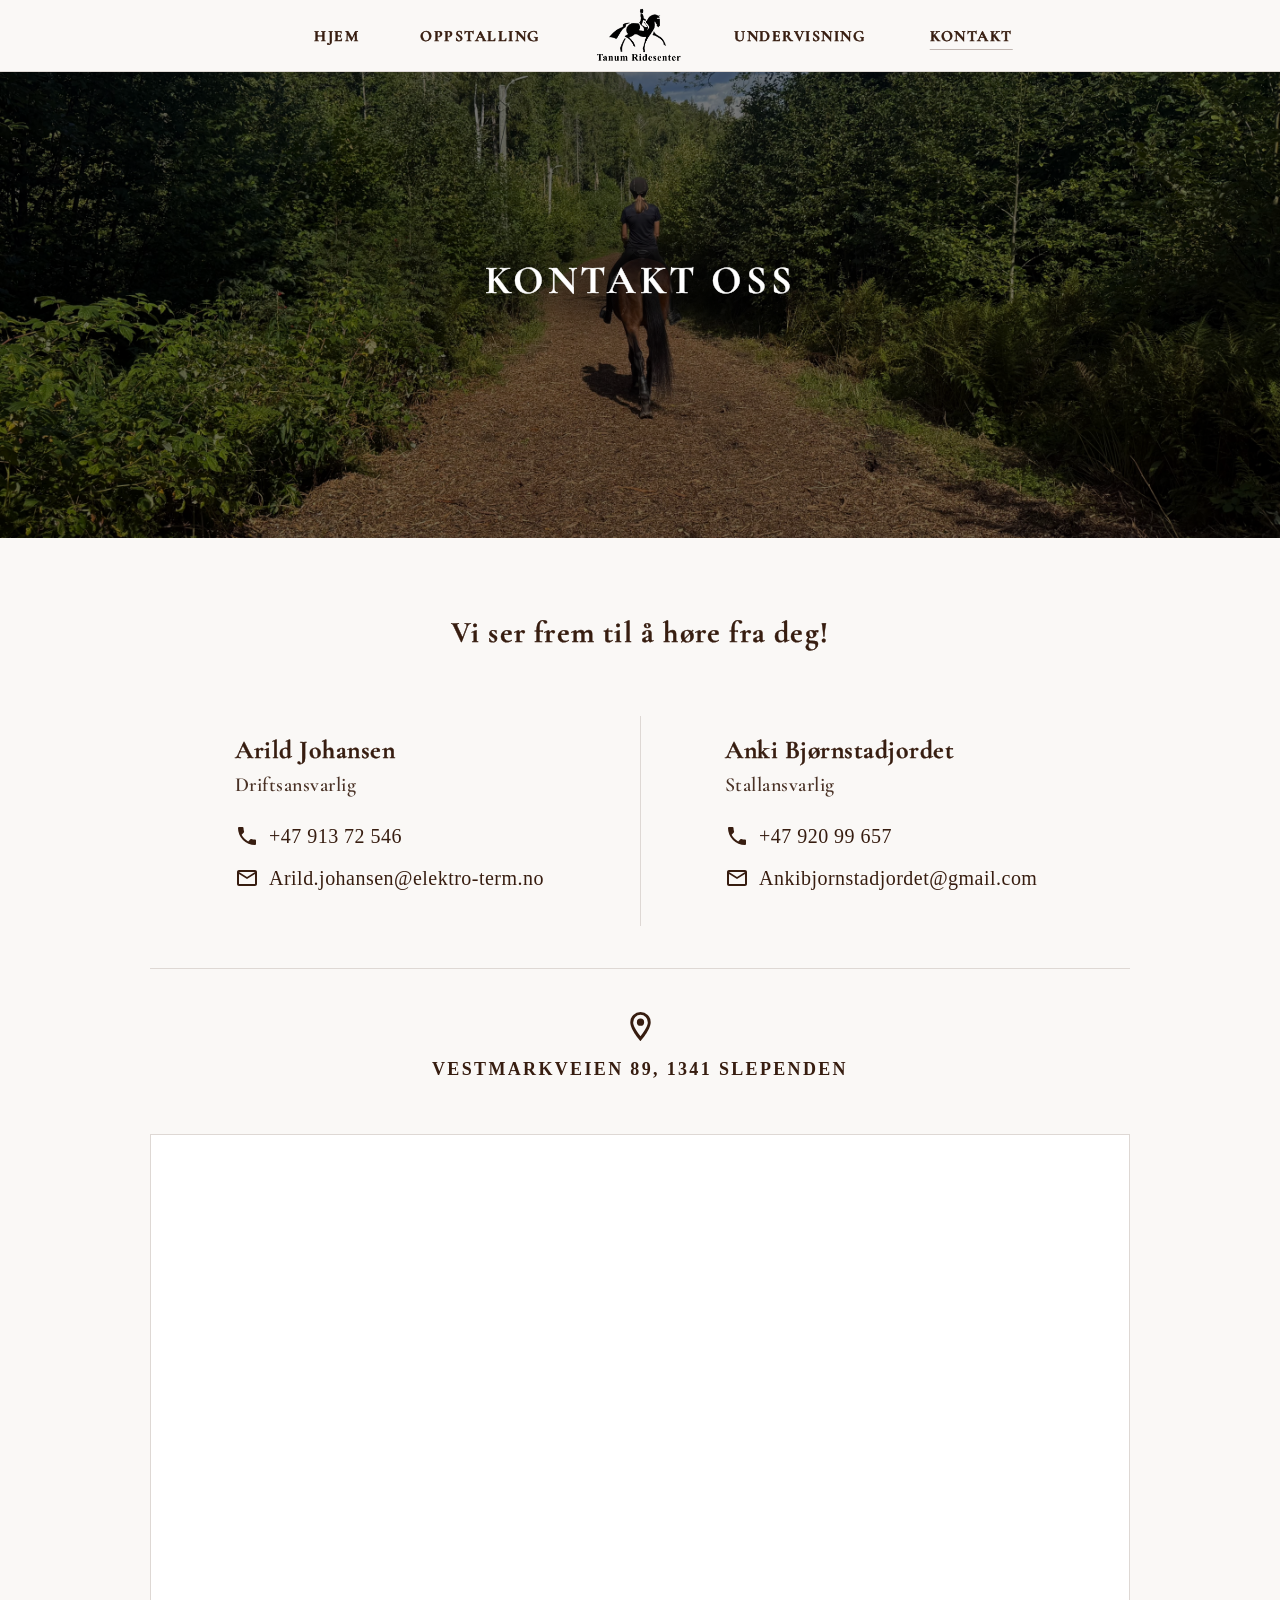
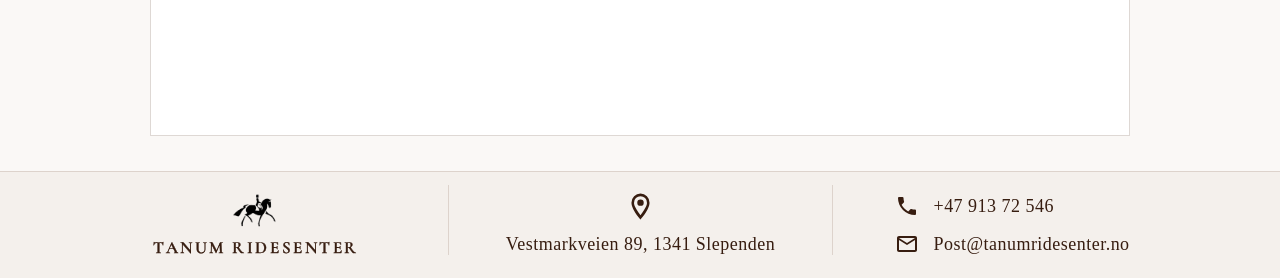
==== kontakt.html @ b47964e9 "fixed carousel" ====
<!doctype html>
<html lang="no">
<head>
  <meta charset="UTF-8" />
  <meta name="viewport" content="width=device-width, initial-scale=1.0" />
  <title>Kontakt | Tanum Ridesenter</title>
  <link rel="stylesheet" href="style.css" />
  <link rel="stylesheet" href="responsive.css" />

  <link rel="preconnect" href="https://fonts.googleapis.com">
  <link rel="preconnect" href="https://fonts.gstatic.com" crossorigin>
  <link href="https://fonts.googleapis.com/css2?family=Cormorant+Garamond:wght@500;600;700&display=swap" rel="stylesheet">


  <link
  rel="preload"
  as="image"
  href="pictures/natur4.jpg"
  fetchpriority="high"
>

</head>
<body>
  <header class="site-header">
    <button class="menu-button" aria-label="Åpne meny" aria-expanded="false">☰</button>

    <a class="mobile-logo-link" href="index.html" aria-label="Til forsiden">
      <img src="pictures/logoR.png" alt="Tanum Ridesenter logo" />
    </a>

    <nav class="nav" aria-label="Hovedmeny">
      <a  href="index.html">Hjem</a>
      <a  href="oppstalling.html">Oppstalling</a>
      <a class="logo-link" href="index.html" aria-hidden="true"tabindex="-1">
        <img src="pictures/logoR.png" alt="Tanum Ridesenter logo" />
      </a>
      <a  href="undervisning.html">Undervisning</a>
      <a class="active" href="kontakt.html" aria-current="page" >Kontakt</a>
    </nav>
  </header>

  <main>

  <section class="hero" style="background-image:url('pictures/natur4.jpg')">
    <div class="hero-content reveal">
      <h1>Kontakt oss</h1>
    </div>
  </section>

  <section class="page-section contact-page">

  <div class="contact-heading reveal-on-load">
    <h2>Vi ser frem til å høre fra deg!</h2>
  </div>

  <div class="contact-box reveal">

    <div class="contact-people">

      <!-- ARILD -->
      <div class="contact-person">
        <h3>Arild Johansen</h3>
        <p class="contact-role">Driftsansvarlig</p>

        <div class="contact-details">
          <a href="tel:+4791372546">
            <span class="contact-icon"><img src="pictures/phone.svg" alt="phone"></span>
            <span>+47 913 72 546</span>
          </a>

          <a href="mailto:arild.johansen@elektro-term.no">
            <span class="contact-icon"><img src="pictures/email.svg" alt="email"></span>
            <span>Arild.johansen@elektro-term.no</span>
          </a>
        </div>
      </div>


      <!-- ANKI -->
      <div class="contact-person">
        <h3>Anki Bjørnstadjordet</h3>
        <p class="contact-role">Stallansvarlig</p>

        <div class="contact-details">
          <a href="tel:+4792099657">
            <span class="contact-icon"><img src="pictures/phone.svg" alt="phone"></span>
            <span>+47 920 99 657</span>
          </a>

          <a href="mailto:ankibjornstadjordet@gmail.com">
            <span class="contact-icon"><img src="pictures/email.svg" alt="email"></span>
            <span>Ankibjornstadjordet@gmail.com</span>
          </a>
        </div>
      </div>

    </div>


    <!-- ADRESSE -->
    <div class="contact-address">
      <span class="address-icon"><img src="pictures/location.svg" alt="location"></span>
      <p>Vestmarkveien 89, 1341 Slependen</p>
    </div>


    <!-- KART -->
    <div class="contact-map">
      <iframe
        title="Kart over Tanum Ridesenter"
        src="https://www.google.com/maps/embed?pb=!1m18!1m12!1m3!1d982.6004551131103!2d10.458237172938611!3d59.88749490068116!2m3!1f0!2f0!3f0!3m2!1i1024!2i768!4f13.1!3m3!1m2!1s0x46411500618034b9%3A0x239e0dc823ad8d5d!2sTanum%20Ridesenter!5e1!3m2!1sno!2sno!4v1782481776571!5m2!1sno!2sno"
        loading="lazy"
        allowfullscreen
        referrerpolicy="strict-origin-when-cross-origin">
      </iframe>
    </div>

  </div>

</section>
    
  </main>

  <footer class="site-footer">
  <div class="footer-inner">
    <!-- VENSTRE: TANUM RIDESENTER -->
    <div class="footer-column footer-brand">

      <img
        src="pictures/logo2.png"
        alt="hest"
        class="footer-horse">
      <h3>Tanum Ridesenter</h3>
    </div>

    <!-- MIDTEN: ADRESSE -->
    <div class="footer-column footer-address">
      <img
        src="pictures/location.svg"
        alt="location"
        class="footer-location-icon"
      >
      <p>
        Vestmarkveien 89,
        1341 Slependen
      </p>
    </div>


    <!-- HØYRE: KONTAKT -->
    <div class="footer-column footer-contact">

      <a href="tel:+4791372546">
        <img src="pictures/phone.svg" alt="phone">
        <span>+47 913 72 546</span>
      </a>

      <a href="mailto:post@tanumridesenter.no">
        <img src="pictures/email.svg" alt="email">
        <span>Post@tanumridesenter.no</span>
      </a>
    </div>
  </div>
</footer>

  <script src="script.js"></script>
</body>
</html>
---- style.css ----
:root {
  --header-height: 4rem;
  /*--brown: #3d2d28;*/
  --brown: #371d10;
  --line: #ded8d4;
  --background: #faf8f6;
  --backgroundBox: #f4f0ec;
}


/* Alle faktiske lenker */
a {
  cursor: pointer;
}

/* Knapper */
button {
  cursor: pointer;
}

/* CTA-knapper */
.btn,
.trainer-cta-btn {
  cursor: pointer;
}

/* Bilder som åpner lightbox */
.expandable-image-trigger,
.carousel-image-trigger {
  cursor: pointer;
}

/* Karusellpiler + lightbox-kontroller */
.carousel-btn,
.lightbox-close,
.lightbox-arrow,
.image-lightbox-close,
.image-lightbox-arrow {
  cursor: pointer;
}
* { box-sizing: border-box; }
html { scroll-behavior: smooth; }

body {
  margin: 0;
  background: var(--background);
  color: var(--brown);
  font-family: "Cormorant Garamond", serif;
  font-weight: 700;
  letter-spacing: 0.03em;
}

img { max-width: 100%; display: block; }
html, body { width: 100%; min-height: 100%; overflow-x: hidden; }

.site-header,
main {
  width: 100%;
  margin: 0;
  background: var(--background);
}

.site-header {
  position: fixed;
  top: 0;
  left: 0;
  z-index: 100;
  width: 100%;
  height: 4.5rem;
  display: flex;
  align-items: center;

  border-bottom: 1px solid var(--line);
  background: var(--background);

  transition:
    transform .5s ease,
    background .35s ease,
    box-shadow .35s ease,
    border-color .35s ease;
}
.logo-link {
  display: flex;
  align-items: center;
  justify-content: center;
}

.logo-link img {
  width: 4rem;
  display: block;
}

.site-header.hide {
  transform: translateY(-100%);
}

.site-header.scrolled {
  -webkit-backdrop-filter: blur(12px);
  backdrop-filter: blur(12px);
  box-shadow: 0 8px 24px rgba(61, 45, 40, 0.08);
}

.nav {
  height: 100%;
  width: min(100%, 900px);
  margin: 0 auto;
  display: grid;
  grid-template-columns: 1fr 1fr auto 1fr 1fr;
  align-items: center;
  text-transform: uppercase;
  font-size: 13px;
  letter-spacing: 1.5px;
}
.nav > a {
  justify-self: center;
  width: max-content;
  text-align: center;
}
.nav .logo-link {
  margin-inline: 20px;
}
.nav a {
  color: var(--brown);
  text-decoration: none;
  white-space: nowrap;
  position: relative;
  font-size: larger;
    /* gjør Cormorant Garamond visuelt tykkere */
  -webkit-text-stroke: 0.5px currentColor;
  transition: opacity .25s ease;
}

.nav a:hover { 
  opacity: .8;  
  transform: scale(1.08); 
}

.nav a::after {
  content: '';
  position: absolute;
  left: 50%;
  bottom: -5px;
  width: 0;
  height: 1px;
  transform: translateX(-50%);
  transition: width .25s ease;
  background: var(--brown);
  opacity: .3;
}
.nav > a:first-child {
  transform: translateX(50px);
}

.nav > a:last-child {
  transform: translateX(-22px);
}

.nav a:hover::after,
.nav a.active::after { width: 100%; }

.logo-link::after { display: none; }
.mobile-logo-link { display: none; }
.mobile-logo-link img { width: 86px; }
.logo-link img {
   width: 5.4rem; 
   display: block;
  }

.menu-button {
  display: none;
  border: 0;
  background: white;
  color: var(--brown);
  padding: 14px 18px;
  font-size: 25px;
  cursor: pointer;
}

.hero {
  height: clamp(420px, 42vw, 650px);

  display: grid;
  place-items: center;

  text-align: center;
  color: white;

  background-size: cover;
  background-position: center;

  position: relative;
}
.hero h1 {
  transform: translateY(28px);
}

.hero-content {
  position: relative;
  z-index: 2;

  /* kompenserer for fixed header */
  transform: translateY(2rem);
}

.hero::before {
  content: '';
  position: absolute;
  inset: 0;
  background: rgba(0,0,0,.50);
}


.hero h1::before {
  content: "";
  position: absolute;

  /* større enn selve teksten */
  inset: -35px -70px;

background: radial-gradient(
  ellipse at center,
  rgba(0, 0, 0, 0.50) 0%,
  rgba(0, 0, 0, 0.32) 35%,
  rgba(0, 0, 0, 0.09) 60%,
  rgba(0, 0, 0, 0) 82%
);
  z-index: -1;
  pointer-events: none;
} 
h1, h2, h3 {
  margin-top: 0;
  font-family:'Cormorant Garamond', serif;
  /* gjør Cormorant Garamond visuelt tykkere */
  -webkit-text-stroke: 0.4px currentColor;
  text-transform: uppercase;
  letter-spacing: .09em;
  font-weight: 700;
}

h1 { font-size: clamp(22px, 4vw, 40px); line-height: 1.15; }
h2 { font-size: clamp(15px, 2.2vw, 25px); text-align: center;}
h3 { font-size: clamp(13px, 1.6vw, 16px); }

.home-feature h2 {
  text-align: left;
  font-size: clamp(18px, 2.2vw, 26px);
  letter-spacing: .09em;
  margin-bottom: .8em;
}

.home-feature p {
  font-size: clamp(14px, 1.5vw, 19px);
  max-width: 780px;
  margin-bottom: 24px;
  font-weight: 530;
}


.hero p { margin: 0; font-size: clamp(12px, 1.6vw, 15px); }

.page-section {
  width: 90%;
  max-width: 1700px;
  margin: 0 auto;
  padding: clamp(34px, 7vw, 76px) clamp(20px, 7vw, 86px);
  padding-bottom: 35px;
}

.page-section > h2 {
  font-size: clamp(24px, 2.8vw, 34px);
  font-weight: 700;
  letter-spacing: .08em;
  margin-bottom: 22px;

  -webkit-text-stroke: 1px currentColor;
}

.heading-decoration {
  display: flex;
  align-items: center;
  justify-content: center;

  gap: 9px;
  margin: 10px auto 32px;
}

.heading-decoration-line {
  width: 50px;
  height: 1px;
  background: #cbb7a8;
}

.heading-decoration-dot {
  width: 5px;
  height: 5px;
  background: transparent;
  border: 1px solid #b99882;
  transform: rotate(45deg);
}
.intro {
  text-align: center;
  max-width: 70%;
  margin: 0 auto clamp(34px, 6vw, 60px);
  line-height: 1.7;
  font-size: clamp(15px, 1.5vw, 20px);
  font-weight: 600;
}

.split {
  display: grid;
  grid-template-columns: minmax(0, 1fr) minmax(0, 1fr);
  gap: clamp(24px, 5vw, 54px);
  align-items: center;
  width: 100%;
  max-width: 1500px;
  margin-left: auto;
  margin-right: auto;
  padding: 40px;
}

.split:nth-child(odd) img { order: 2; }

.split img,
.card img,
.gallery img {
  width: 100%;
  aspect-ratio: 4 / 3;
  height: auto;
  object-fit: cover;
}

p { font-size: clamp(12px, 1.4vw, 14px); line-height: 1.7; }

.btn {
  display: inline-block;
  border: 1px solid var(--brown);
  padding: 1em 1.2em;
  color: white;
  background: var(--brown);
  text-decoration: none;
  text-transform: uppercase;
  font-size: 0.87em;
  font-weight: 600;
  cursor: pointer;
  transition: background .25s ease, color .25s ease, transform .25s ease;
}

.btn:hover { transform: translateY(-2px);
    opacity: .85; }
.card { transition: transform .25s ease; }
.card:hover { transform: translateY(-4px); }

.grid {
  display: grid;
  grid-template-columns: repeat(2, minmax(0, 1fr));
  gap: clamp(26px, 5vw, 48px);
}

.card img { margin-bottom: 12px; }
.card p { margin-top: 0; font-size: clamp(15px, 1.3vw, 12px); }
.card h3 {
  font-family: "Cormorant Garamond", serif;
  font-size: clamp(20px, 2vw, 22px);
  font-weight: 700;
  letter-spacing: .08em;
  text-transform: uppercase;
  margin: 0 0 3px;
}

.card p {
  font-family: "Cormorant Garamond", serif;
  font-size: clamp(14px, 1.4vw, 17px);
  font-weight: 580;
  line-height: 1.5;

  margin: 0;
}

.gallery-carousel {
  position: relative;
  max-width: 1500px;
  margin: 55px auto;
  padding-bottom: 5px;
}

.carousel-track {
  display: grid;
  grid-auto-flow: column;
  grid-auto-columns: calc((100% - 48px) / 3);
  gap: 24px;
  overflow-x: auto;
  scroll-behavior: smooth;
  scrollbar-width: none;
  scroll-snap-type: x mandatory;
}

.carousel-track::-webkit-scrollbar {
  display: none;
}

.carousel-track img {
  width: 100%;
  aspect-ratio: 4 / 3;
  object-fit: cover;
  transition:
    transform .25s ease,
    opacity .25s ease;
}

.carousel-track img:hover {
  transform: scale(1.015);
  opacity: .9;
}


/* PILER */

.carousel-btn {
  position: absolute;
  top: 50%;
  transform: translateY(-50%);
  width:35px;
  height: 35px;
  border: none;
  border-radius: 50%;
  /* gjennomsiktig hvit */
  background: rgba(255, 255, 255, 0.65);
  color: var(--brown);
  font-size: 17px;
  cursor: pointer;

  z-index: 10;

  display: flex;
  align-items: center;
  justify-content: center;

  -webkit-backdrop-filter: blur(3px);
  backdrop-filter: blur(3px);

  transition:
    background .25s ease,
    transform .25s ease;
}

.carousel-btn:hover {
  background: rgba(255, 255, 255, 0.9);
  transform: translateY(-50%) scale(1.05);
}

/* legger pilene OPPÅ bildene */
.carousel-btn.prev {
  left: 16px;
}

.carousel-btn.next {
  right: 16px;
}

/* LIGHTBOX */
.lightbox {
  position: fixed;
  inset: 0;
  z-index: 1000;
  display: none;
  align-items: center;
  justify-content: center;
  background: rgba(0, 0, 0, .82);
  padding: 60px;
}

.lightbox.open {
  display: flex;
}

.lightbox-image {
  max-width: 90vw;
  max-height: 85vh;
  object-fit: contain;
}

.lightbox-close {
  position: absolute;
  top: 22px;
  right: 30px;
  border: 0;
  background: none;
  color: white;
  font-size: 42px;
  cursor: pointer;
}

.lightbox-caption {
  position: absolute;
  left: 50%;
  bottom: 28px;
  transform: translateX(-50%);

  margin: 0;
  color: #fff;
  font-size: 16px;
  text-align: center;
  letter-spacing: .03em;
}

.lightbox-arrow {
  position: absolute;
  top: 50%;
  transform: translateY(-50%);
  border: 0;
  background: rgba(255,255,255,.12);
  color: white;
  width: 48px;
  height: 48px;
  font-size: 28px;
  cursor: pointer;
}

.lightbox-prev {
  left: 25px;
}

.lightbox-next {
  right: 25px;
}

.contact-grid,
.trainers-section {
  padding: 70px clamp(25px, 7vw, 110px) 80px;
  color: var(--brown);
}

/* =========================
   TRENERKORT
========================= */

.trainer-grid {
  width: 100%;
  margin: 50px auto 0;

  display: grid;
  grid-template-columns: repeat(3, minmax(0, 1fr));
  gap: 24px;
}


/* SELVE KORTET */

.trainer-card {
  background: #fff;
  border: 1px solid var(--line);
  overflow: hidden;
  display: flex;
  flex-direction: column;
  min-width: 0;
  height: 100%;
  border-radius: 10px;
  box-shadow: 0 8px 24px rgba(55, 29, 16, 0.05);
}


/* BILDE */

.trainer-image {
  width: 100%;
  aspect-ratio: 4 / 3;
  object-fit: cover;
  display: block;
}


/* INNHOLD */

.trainer-content {
  padding: 24px 26px 28px;

  display: flex;
  flex-direction: column;
  flex: 1;
}


/* NAVN */

.trainer-content h3 {
  margin: 0;

  font-family: "Cormorant Garamond", serif;
  font-size: 21px;
  font-weight: 700;
  line-height: 1.1;

  text-align: center;
  color: var(--brown);
}


/* DRESSUR / SPRANG */

.trainer-title {
  margin: 5px 0 0;

  font-family: "Cormorant Garamond", serif;
  font-size: 16px;
  font-weight: 700;

  text-transform: uppercase;
  letter-spacing: 0.08em;

  text-align: center;
  color: var(--brown);
  opacity: 0.75;
}


/* LITEN STREK */

.trainer-line {
  display: block;

  width: 100%;
  height: 1px;

  margin: 14px auto 18px;

  background:var(--line);
}


/* BESKRIVELSE */

.trainer-description {
  margin: 0 0 24px;

  font-family: "Cormorant Garamond", serif;
  font-size: 17px;
  font-weight: 500;
  line-height: 1.5;

  color: var(--brown);
}


/* PUNKTENE NEDERST */

.trainer-details {
  margin-top: auto;

  display: flex;
  flex-direction: column;
  gap: 8px;
}

.trainer-details p {
  position: relative;

  margin: 0;
  padding-left: 16px;

  font-family: "Cormorant Garamond", serif;
  font-size: 16px;
  font-weight: 500;
  line-height: 1.35;

  color: var(--brown);
}


/* LITEN DISKRET PRIKK */

.trainer-details p::before {
  content: "";

  position: absolute;
  left: 0;
  top: 0.55em;

  width: 4px;
  height: 4px;

  border: 1px solid #a98c79;
  border-radius: 50%;
}


/* =========================
   CTA UNDER TRENERNE
========================= */

.trainer-cta {
  max-width: 650px;
  margin: 40px auto 15px;
  padding: 28px 40px;
  display: flex;
  align-items: center;
  justify-content: space-between;
  gap: 40px;
  border: 1px solid var(--line);
  background: #f4f0ec;
}

.trainer-cta-text {
  padding-left: 25px;
  border-left: 1px solid #a98c79;
}

.trainer-cta-text h3 {
  margin: 0 0 7px;
  font-family: "Cormorant Garamond", serif;
  font-size: 26px;
  font-weight: 700;
  text-transform: none;
  letter-spacing: .02em;
}

.trainer-cta-text p {
  margin: 0;
  font-size: 14px;
  line-height: 1.7;
}

.trainer-cta-btn {
  flex-shrink: 0;
  padding: 14px 28px;
  background: var(--brown);
  color: #fff;
  text-decoration: none;
  text-transform: uppercase;
  font-size: 13px;
  font-weight: 700;
  letter-spacing: .14em;

  transition:
    transform .25s ease,
    opacity .25s ease;
}

.trainer-cta-btn:hover {
  transform: translateY(-2px);
  opacity: .85;
}

/* =========================
   KONTAKTSIDE
========================= */

/* OVERSKRIFT */
.contact-heading {
  text-align: center;
  margin-bottom: 55px;
}

.contact-heading h2 {
  margin: 0;
  font-family: "Cormorant Garamond", serif;
  font-size: clamp(22px, 2.4vw, 30px);
  font-weight: 700;
  letter-spacing: .04em;
  text-transform: none;
  color: var(--brown);
  margin-bottom: 25px;
}


/* HELE OMRÅDET */
.contact-box {
  max-width: 100%;
  margin: 0 auto;
  /* ingen ramme rundt alt */
  border: none;
  background: transparent;
}


/* =========================
   PERSONKORT
========================= */

.contact-people {
  display: grid;
  grid-template-columns: 1fr 1fr;
  gap: 0;
  position: relative;

  padding: 10px 0 42px;
  border-bottom: 1px solid var(--line);
}

.contact-person {
  width: 100%;
  padding: 18px 0 34px;

  display: flex;
  flex-direction: column;
  align-items: center;

  text-align: left;
}

.contact-person > * {
  width: 430px;
  max-width: 80%;
}
/* vertikal strek i midten */
.contact-people::after {
  content: "";
  position: absolute;
  top: 10px;
  bottom: 42px;
  left: 50%;
  width: 1px;
  background: var(--line);
}

.contact-person h3 {
  margin: 0 0 3px;

  font-family: "Cormorant Garamond", serif;
  font-size: clamp(22px, 2vw, 27px);
  font-weight: 700;
  width: 320px;
  letter-spacing: .02em;
  text-transform: none;

  color: var(--brown);
}


/* ROLLE */

.contact-role {
  margin: 0 0 20px;
  font-family: "Cormorant Garamond", serif;
  font-size: 20px;
  font-weight: 600;
  width: 320px;
  color: var(--brown);
  opacity: .90;
}


/* TELEFON + E-POST */

.contact-details {
   display: flex;
  flex-direction: column;
  gap: 12px;
  width: 320px;
  max-width: 100%;
  margin: 0;
  padding: 0;          /* fjerner eventuell padding før ikonene */
  gap: 14px;    

  text-align: left;
}

.contact-details a[href^="mailto:"] {
  font-family: "Lora", serif;
  font-size: 20px;
  font-weight: 500;
}

.contact-details a[href^="tel:"] {
  font-family: "Lora", serif;
  font-size: 20px;
  font-weight: 500;
}


.contact-details a {
  display: grid;
  grid-template-columns: 24px auto;
  align-items: center;
  gap: 10px;

  color: var(--brown);
  text-decoration: none;
  font-family: "Inter", sans-serif;  
  font-size: 18px;
  font-weight: 500;
  line-height: 1.4;
  padding: 0;
  margin:0; 
}

.contact-icon {
  display: inline-flex;
  align-items: left;
  justify-content: left;

  width: 24px;
  font-size: 20px;

  color: var(--brown);
}


/* =========================
   ADRESSE
========================= */

.contact-address {
  min-height: auto;
  display: flex;
  flex-direction: column;
  align-items: center;
  justify-content: center;
  /* LUFT MELLOM PERSONKORT OG ADRESSE */
  padding: 40px 30px;
  gap: 10px;
}


.contact-address p {
  margin: 0;
  font-family: "Lora", serif; 
  font-size: clamp(15px, 1.6vw, 18px);
  font-weight: 600;
  text-transform: uppercase;
  letter-spacing: .13em;
  text-align: center;
}

.address-icon {
  display: flex;
  align-items: center;
  justify-content: center;
}
.address-icon img {
  width: 35px;
  height: 35px;
}
/* =========================
   KART
========================= */
.contact-map {
  width: 100%;
  /* LUFT MELLOM ADRESSE OG KART */
  margin-top: 10px;
  border: 1px solid var(--line);
  overflow: hidden;
  background: #fff;
}

.contact-map iframe {
  display: block;
  width: 100%;
  height: 600px;
  border: 0;
  filter: grayscale(35%) sepia(8%);
}

.center { text-align: center; margin-top: 42px; }

.info-cta {
    max-width: 1000px;
    margin: clamp(60px, 8vw, 100px) auto 0;
    padding: 38px 55px;
    background: white;
    border: 1px solid var(--line);
    display: flex;
    align-items: center;
    justify-content: space-between;
    gap: 60px;
    text-align: left;
}

.info-cta-text {
    padding-left: 35px;
    border-left: 1px solid var(--brown);
}

.info-cta h2 {
    text-align: left;
    margin: 0 0 10px;

    font-size: clamp(20px, 2vw, 27px);
    text-transform: none;
    letter-spacing: .08em;
}

.info-cta p {
    margin: 0;
    max-width: 520px;
    font-size: 14px;
    line-height: 1.7;
}

.info-cta-btn {
    flex-shrink: 0;
    background: var(--brown);
    color: white;
    padding: 16px 34px;
    text-decoration: none;
    text-transform: uppercase;
    letter-spacing: .15em;
    font-size: 11px;
    font-weight: 600;
    transition: transform .25s ease, opacity .25s ease;
}

.info-cta-btn:hover {
    transform: translateY(-2px);
    opacity: .85;
}

.about-text {
  max-width: 780px;
  margin: 0 auto clamp(42px, 6vw, 70px);
  text-align: center;
}

.about-text p {
  line-height: 1.7;
  font-size: clamp(15px, 1.5vw, 20px);
  font-weight: 600;
  margin: 0 auto 22px;
}

.about-text h2 {
  margin: clamp(34px, 5vw, 54px) 0 22px;
}

.reveal {
  opacity: 0;
  transform: translateY(24px);

  transition:
    opacity .7s ease,
    transform .7s ease;
}

.reveal.visible {
  opacity: 1;
  transform: translateY(0);
}


.reveal-on-load {
  opacity: 0;
  transform: translateY(24px);

  transition:
    opacity .7s ease,
    transform .7s ease;
}

.reveal-on-load.visible {
  opacity: 1;
  transform: translateY(0);
}

/* Klikkbare bilder - Oppstalling + Om oss */ 
.expandable-image {
  cursor: zoom-in;
}

.expandable-image-trigger {
  display: block;
  width: 100%;
  padding: 0;
  margin: 0;
  border: 0;
  background: transparent;
  -webkit-appearance: none;
  appearance: none;
  cursor: zoom-in;
}

.expandable-image-trigger img {
  display: block;
  width: 100%;
  height: auto;
}

.carousel-image-trigger {
  display: block;
  width: 100%;
  padding: 0;
  margin: 0;
  border: 0;
  background: transparent;
  -webkit-appearance: none;
  appearance: none;
  cursor: zoom-in;
  /* Viktig i karusellen */
  overflow: hidden;
  scroll-snap-align: start;
}
.carousel-image-trigger img {
  display: block;
  width: 100%;
  aspect-ratio: 4 / 3;
  object-fit: cover;
  border: 0;
}

/* Kun synlig ved tastaturnavigasjon */
.carousel-image-trigger:focus-visible {
  outline: 3px solid var(--brown);
  outline-offset: 4px;
}

/* LIGHTBOX */

.image-lightbox {
  position: fixed;
  inset: 0;
  z-index: 1000;

  display: none;
  align-items: center;
  justify-content: center;

  padding: 50px 80px;

  background: rgba(20, 15, 12, 0.88);
}

.image-lightbox.open {
  display: flex;
}

.image-lightbox-content {
  margin: 0;
  text-align: center;
}

.image-lightbox-photo {
  display: block;

  max-width: 85vw;
  max-height: 78vh;

  width: auto;
  height: auto;

  object-fit: contain;
}


/* BILDETEKST */

.image-lightbox-caption {
  margin-top: 14px;

  color: #fff;

  font-family: "Cormorant Garamond", serif;
  font-size: 20px;
  font-weight: 600;

  letter-spacing: .06em;
}


/* LUKK */

.image-lightbox-close {
  position: absolute;
  top: 20px;
  right: 30px;

  border: 0;
  background: transparent;

  color: white;
  font-size: 42px;

  cursor: pointer;
}


/* PILER */

.image-lightbox-arrow {
  position: absolute;
  top: 50%;
  transform: translateY(-50%);

  width: 48px;
  height: 48px;

  border: none;
  border-radius: 50%;

  background: rgba(255, 255, 255, 0.18);
  color: white;

  font-size: 22px;
  cursor: pointer;

  -webkit-backdrop-filter: blur(3px);
  backdrop-filter: blur(3px);

  transition: background .2s ease;
}

.image-lightbox-arrow:hover {
  background: rgba(255, 255, 255, 0.32);
}

.image-lightbox-prev {
  left: 25px;
}

.image-lightbox-next {
  right: 25px;
}
/* =========================
   FOOTER
========================= */
.site-footer {
  width: 100%;
  background: var(--backgroundBox);
  border-top: 1px solid #ddd3cc;
  color: var(--brown);
}

/* HOVEDINNHOLD */
.footer-inner {
  width: 90%;
  max-width: 1400px;
  margin: 0 auto;
  display: grid;
  grid-template-columns: 1fr 1fr 1fr;
  padding:10px 0 20px;
}

/* ALLE KOLONNER */
.footer-column {
  min-height: 50px;
  display: flex;
  flex-direction: column;
  align-items: center;
  justify-content: center;
  text-align: left;
}

/* SKILLELINJER */
.footer-address,
.footer-contact {
  border-left: 1px solid #ddd3cc;
  height: 70px;
  align-self: center;
}


/* =========================
   VENSTRE - LOGO / TEKST
========================= */
.footer-horse {
  width: 55px;
  height: 55px;
  object-fit: contain;
}


.footer-brand h3 {
  margin: 0;
  font-family: "Cormorant Garamond", serif;
  font-size: 17px;
  font-weight: 600;
  text-transform: uppercase;
  letter-spacing: .15em;
  color: var(--brown);
}


.footer-brand p {
  margin: 0;
  font-family: "Lora", serif;
  font-size: 15px;
  font-weight: 400;
  line-height: 1.7;
  color: var(--brown);
}

/* =========================
   MIDTEN - ADRESSE
========================= */
.footer-location-icon {
  padding-top: 10px;
  width: 31px;
  object-fit: contain;
  margin-bottom: 7px;
}


.footer-address p {
  margin: 0;
  font-family: "Lora", serif;
  font-size: 18px;
  font-weight: 500;
  line-height: 1.7;
  color: var(--brown);
}

/* =========================
   HØYRE - KONTAKT
========================= */
.footer-contact {
  padding-top: 10px;
  gap: 14px;
}

.footer-contact a {
  display: grid;
  grid-template-columns: 24px auto;
  align-items: center;
  gap: 15px;
  min-width: 260px;
  font-family: "Lora", serif;
  font-size: 18px;
  font-weight: 500;
  color: var(--brown);
  text-decoration: none;
  transition: opacity .2s ease;
}

.footer-contact a:hover {
  opacity: .65;
}

.footer-contact iconify-icon {
  font-size: 21px;
}

/* =========================
   TASTATURFOKUS
   ========================= */
a:focus-visible,
button:focus-visible {
  outline: 3px solid #371d10;
  outline-offset: 4px;
}
/* Lys fokusmarkering i lightbox */
.lightbox button:focus-visible,
.image-lightbox button:focus-visible {
  outline: 3px solid #fff;
  outline-offset: 4px;
}
---- responsive.css ----
/* =========================================================
   TANUM RIDESENTER â€“ RESPONSIVE
   Desktop-stil ligger i style.css.
   Denne filen hÃ¥ndterer laptop/iPad/mobil.
========================================================= */

/* Sikrer at media aldri presser siden bredere enn viewport */
img,
svg,
iframe {
  max-width: 100%;
}

/* =========================================================
   MINDRE DESKTOP / IPAD LANDSCAPE
   ca. 1024â€“1180 px
========================================================= */

@media (max-width: 1180px) {

  .nav {
    gap: clamp(30px, 4vw, 55px);
  }
  

  .page-section {
    width: 94%;
    padding-left: clamp(24px, 4vw, 48px);
    padding-right: clamp(24px, 4vw, 48px);
  }

  .intro {
    max-width: 75%;
  }

  /* Trenerne: 2 x 2 pÃ¥ iPad / smÃ¥ laptops */
  .trainer-grid {
    grid-template-columns: repeat(2, minmax(0, 1fr));
    gap: 18px;
    max-width: 900px;
  }

  /* Kontakt */
  .contact-page {
    width: 94%;
  }

  .contact-person {
    padding-left: 30px;
    padding-right: 30px;
  }

  .contact-details a {
    font-size: 16px;
  }

  /* Footer fÃ¥r litt mer plass til e-postadressen */
  .footer-inner {
    width: 94%;
    grid-template-columns: .9fr .9fr 1.2fr;
  }

  .footer-contact a {
    min-width: 0;
  }

  /* Om oss â€“ 2 bilder synlig i karusellen */
  .carousel-track {
    grid-auto-columns: calc((100% - 24px) / 2);
  }
}


/* =========================================================
   IPAD PORTRAIT / STORE NETTBRETT
   820â€“1024 px
========================================================= */

@media (max-width: 1024px) {

  /* Hero skal ikke bli 80vh pÃ¥ nettbrett */
  .hero {
    height: 52vh;
    min-height: 380px;
    max-height: 540px;
  }

  .page-section {
    width: 94%;
    padding-top: 52px;
    padding-bottom: 52px;
  }

  .intro {
    max-width: 82%;
  }

  /* Forsiden: behold to kolonner sÃ¥ lenge det er plass,
     men mindre gap og litt mindre typografi */
  .split {
    gap: 32px;
    margin-bottom: 54px;
  }

  .home-feature h2 {
    font-size: 24px;
  }

  .home-feature p {
    font-size: 17px;
  }

  /* Fasiliteter â€“ 2 kolonner er ideelt pÃ¥ iPad */
  .grid {
    grid-template-columns: repeat(2, minmax(0, 1fr));
    gap: 30px 24px;
  }

  /* CTA */
  .trainer-cta {
    max-width: 720px;
  }

  /* Kontakt */
  .contact-box {
    max-width: 860px;
  }

  .contact-map iframe {
    height: 420px;
  }

  /* Lightbox */
  .lightbox,
  .image-lightbox {
    padding: 45px 58px;
  }
}


/* =========================================================
   IPAD PORTRAIT + MOBILMENY
   820 px og ned
========================================================= */

@media (max-width: 820px) {

  /* ---------- HEADER ---------- */

  .site-header {
    min-height: 72px;
    display: flex;
    justify-content: center;
    align-items: center;
    border-bottom: none;
  }

  .menu-button {
    display: block;
    position: absolute;
    left: 18px;
    top: 50%;
    transform: translateY(-50%);
    z-index: 2;
    background: transparent;
  }

  .mobile-logo-link {
    display: block;
    position: relative;
    z-index: 2;
  }

  .mobile-logo-link img {
    width: 76px;
    max-height: 58px;
    object-fit: contain;
  }

  .logo-link {
    display: none;
  }

  .nav {
    position: absolute;
    top: 100%;
    left: 0;
    right: 0;

    display: flex;
    flex-direction: column;
    align-items: center;

    height: auto;
    min-height: unset;
    gap: 0;
    padding: 10px 22px 18px;

    background: rgba(250, 248, 246, .98);
    border-bottom: none;
    box-shadow: 0 14px 30px rgba(55, 29, 16, .08);

    opacity: 0;
    visibility: hidden;
    pointer-events: none;
    transform: translateY(-8px);

    transition:
      opacity .25s ease,
      transform .25s ease,
      visibility .25s ease;
  }

  .nav a {
    width: min(100%, 420px);
    padding: 14px 10px;
    text-align: center;
    font-size: 16px;
  }

  .nav a::after,
.nav a:hover::after,
.nav a.active::after {
  display: none;
}

  .nav.open {
    opacity: 1;
    visibility: visible;
    pointer-events: auto;
    transform: translateY(0);
  }

  /* ---------- HERO ---------- */

  .hero {
    height: 46vh;
    min-height: 330px;
    max-height: 470px;
  }

  .hero h1 {
    font-size: clamp(28px, 6vw, 40px);
  }

  /* ---------- GENERELT INNHOLD ---------- */

  .page-section {
    width: 100%;
    padding: 44px 28px;
  }

  .page-section > h2 {
    font-size: clamp(25px, 5vw, 31px);
  }

  .heading-decoration {
    margin-bottom: 25px;
  }

  .intro {
    max-width: 680px;
    width: 100%;
    margin-bottom: 40px;
    font-size: 17px;
  }

  /* ---------- FORSIDE ---------- */

  .split {
    grid-template-columns: 1fr;
    gap: 24px;
    margin-bottom: 50px;
  }

  /* Bildet skal alltid komme fÃ¸rst pÃ¥ mobil/nettbrett */
  .split img,
  .split:nth-child(odd) img,
  .split:nth-child(even) img {
    order: 0;
  }

  .split > div {
    order: 1;
  }

  .home-feature h2 {
    margin-bottom: 10px;
    font-size: 24px;
  }

  .home-feature p {
    max-width: none;
    font-size: 16px;
  }

  .home-feature {
    margin-bottom: 0;
     margin-bottom: 45px;
  }

  /* ---------- OPPSTALLING ---------- */

  .grid {
    grid-template-columns: repeat(2, minmax(0, 1fr));
    gap: 28px 18px;
  }

  .card h3 {
    font-size: 20px;
  }

  .card p {
    font-size: 15px;
  }

  /* ---------- OM OSS / KARUSELL ---------- */

  .about-text {
    max-width: 680px;
  }

  .about-text p {
    font-size: 17px;
  }

  .gallery-carousel {
    position: relative;
    width: 100%;
    margin: 35px auto 0;
  }

  .carousel-track {
    display: grid;
    grid-auto-flow: column;

    /* 2 bilder synlige */
    grid-auto-columns: calc((100% - 24px) / 2);
    gap: 24px;

    overflow-x: auto;
    scroll-behavior: smooth;
    scroll-snap-type: x mandatory;
    scrollbar-width: none;
  }

  .carousel-track::-webkit-scrollbar {
    display: none;
  }

  .carousel-image-trigger {
    scroll-snap-align: start;
  }
  .carousel-image-trigger img {
    display: block;
    width: 100%;
    aspect-ratio: 4 / 3;
    object-fit: cover;
  }

  /* PILENE */
  .carousel-btn {
    position: absolute;

    /* midt på bildehøyden */
    top: 50%;
    transform: translateY(-50%);

    width: 46px;
    height: 46px;
    margin: 0;

    display: flex;
    align-items: center;
    justify-content: center;

    z-index: 20;
  }
  .carousel-btn.prev {
    left: 16px;
  }

  .carousel-btn.next {
    right: 16px;
  }
  /* ---------- TRENERE ---------- */

  .trainer-grid {
    grid-template-columns: repeat(2, minmax(0, 1fr));
    gap: 16px;
    max-width: 760px;
  }

  .trainer-content {
    padding: 22px 20px;
  }

  .trainer-content h3 {
    font-size: 23px;
  }

  .trainer-title,
  .trainer-description,
  .trainer-details p {
    font-size: 14px;
  }

  .trainer-cta {
    max-width: 760px;
    padding: 26px 30px;
    gap: 28px;
  }

  .trainer-cta-text {
    padding-left: 20px;
  }

 /* ---------- KONTAKT IPAD ---------- */

.contact-page {
  width: 100%;
}

.contact-heading {
  margin-bottom: 30px;
}

.contact-people {
  grid-template-columns: repeat(2, minmax(0, 1fr));
  gap: 0;
}

/* behold midtstreken */
.contact-people::after {
  display: block;
}

.contact-person {
  min-width: 0;
  min-height: 230px;
  padding: 25px 24px;
}

/* Litt mindre navn */
.contact-person h3 {
  font-size: 21px;
  white-space: nowrap;
}

.contact-role {
  font-size: 16px;
  margin-bottom: 18px;
}

.contact-details {
  width: 100%;
  min-width: 0;
  padding: 0;
}

/* Telefon + e-post */
.contact-details a {
  width: 100%;
  min-width: 0;

  grid-template-columns: 18px minmax(0, 1fr);
  gap: 8px;

  font-size: 13px;
  white-space: nowrap;
}

.contact-icon img {
  width: 17px;
  height: 17px;
}

.contact-address {
  min-height: 82px;
  padding: 20px 24px;
  text-align: center;
}

.contact-address p {
  max-width: 100%;
  font-size: 15px;
  white-space: normal;
}

.contact-map iframe {
  height: 360px;
}

  /* ---------- FOOTER ---------- */

  .footer-inner {
    width: 92%;
    grid-template-columns: 1fr 1fr 1fr;
    padding: 10px 0;
    margin: 0 auto;
    display: grid;
  }

  .footer-column {
    min-height: auto;
    height: auto;
    padding: 18px 10px;
  }

  .footer-address,
  .footer-contact {
    height: auto;
    border-top: 0;
    border-left: 1px solid var(--line);
  }

  /* kontakt */
  .footer-contact {
    gap: 10px;
    text-align: left;
  }

  .footer-contact a {
    width: auto;
    min-width: 0;
    display: grid;
    grid-template-columns: 18px auto;
    align-items: center;
    gap: 8px;
    font-size: 12px;
    text-align: left;
  }

  .footer-address p {
    margin: 0;
    font-size: 12px;
    text-align: center;
    white-space: nowrap;
  }

  .footer-brand h3 {
    margin: 0;
    font-size: 14px;
    text-align: center;
  }

  .footer-contact a img {
    width: 20px;
    height: 20px;
    object-fit: contain;
  }
  /* adresse */
  .footer-location-icon {
    width: 24px;
    height: 24px;
    margin: 0 0 6px;
  }

  /* ---------- LIGHTBOX ---------- */

  .lightbox,
  .image-lightbox {
    padding: 56px 20px 28px;
  }

  .lightbox-image,
  .image-lightbox-photo {
    max-width: 92vw;
    max-height: 75vh;
  }

  .lightbox-arrow,
  .image-lightbox-arrow {
    width: 42px;
    height: 42px;
  }

  .lightbox-prev,
  .image-lightbox-prev {
    left: 8px;
  }

  .lightbox-next,
  .image-lightbox-next {
    right: 8px;
  }

  /* CTA brukt andre steder */
  .info-cta {
    flex-direction: column;
    align-items: flex-start;
    gap: 25px;
    padding: 30px 26px;
  }

  .info-cta-text {
    padding-left: 20px;
  }

  .info-cta-btn {
    width: 100%;
    text-align: center;
  }
}


/* =========================================================
   MOBIL
   600 px og ned
========================================================= */

@media (max-width: 600px) {

  body {
    letter-spacing: .015em;
  }

  .nav {
    border-bottom: none;
  }

  .nav a::after,
  .nav a:hover::after,
  .nav a.active::after {
    display: none;
  }

  .site-header {
    min-height: 66px;
    border-bottom: none;
  }

  .mobile-logo-link img {
    width: 68px;
    max-height: 52px;
  }

  .menu-button {
    left: 12px;
    padding: 10px 12px;
    font-size: 23px;
  }

  .hero {
    height: 40vh;
    min-height: 270px;
    max-height: 360px;
    background-position: center;
     position: relative;
    display: grid;
    place-items: center;
    /* viktig: hero selv bestemmer sentrum */
    text-align: center;
  }
  .hero-content {
    position: absolute;
    inset: 0;

    display: flex;
    align-items: center;
    justify-content: center;

    width: 100%;
    height: 100%;

    padding: 20px;
    text-align: center;
  }

  h1,
  h2,
  h3 {
    letter-spacing: .09em;
  }

  .hero h1 {
     width: 100%;
    max-width: 100%;
    margin: 0;
    padding: 0 15px;
    text-align: center;
    font-size: clamp(30px, 8vw, 42px);
    line-height: 1.1;
    font-size: clamp(25px, 8vw, 34px);
    padding-inline: 12px;
  }

  .page-section {
    padding: 36px 18px;
  }

  .page-section > h2 {
    font-size: 26px;
    margin-bottom: 15px;
  }

  .heading-decoration-line {
    width: 35px;
  }

  .heading-decoration {
    margin-top: 8px;
    margin-bottom: 24px;
  }

  .intro,
  .about-text p {
    font-size: 16px;
    line-height: 1.65;
  }

  /* ---------- FORSIDE ---------- */

  .split {
    gap: 18px;
    margin-bottom: 42px;
  }

  .split img,
  .card img {
    aspect-ratio: 4 / 3;
  }

  .home-feature h2 {
    font-size: 22px;
  }

  .home-feature p {
    font-size: 15.5px;
    margin-bottom: 18px;
  }

  .btn {
    padding: .9em 1.1em;
  }

  /* ---------- FASILITETER ---------- */

  .grid {
    grid-template-columns: 1fr;
    gap: 30px;
  }

  .card h3 {
    font-size: 20px;
    margin-top: 2px;
  }

  .card p {
    font-size: 15px;
  }

  /* ---------- OM OSS ---------- */

  .about-text {
    margin-bottom: 35px;
  }

  /* -------------------------
     KARUSELL
  ------------------------- */

  .gallery-carousel {
    position: relative;
    width: 100%;
    margin: 35px auto 0;
    overflow: hidden;
  }

  .carousel-track {
    display: flex;
    width: 100%;
    gap: 0;

    overflow-x: auto;
    scroll-behavior: smooth;
    scroll-snap-type: x mandatory;

    scrollbar-width: none;
    padding: 0;
  }

   .carousel-track::-webkit-scrollbar {
    display: none;
  }
  .carousel-image-trigger {
    flex: 0 0 100%;
    width: 100%;
    min-width: 100%;

    scroll-snap-align: center;
    scroll-snap-stop: always;
  }

  .carousel-image-trigger img {
    display: block;
    width: 100%;
    height: auto;
    aspect-ratio: 4 / 3;
    object-fit: cover;
  }

  .carousel-btn {
    position: absolute;
    top: 50%;
    transform: translateY(-50%);

    width: 30px;
    height: 30px;
    margin: 0;

    display: flex;
    align-items: center;
    justify-content: center;
    z-index: 10;
  }

  .carousel-btn.prev {
    left: 15px;
  }

  .carousel-btn.next {
    right: 15px;
  }

  /* ---------- TRENERE ---------- */

  .trainer-grid {
    grid-template-columns: 1fr;
    gap: 14px;
    max-width: 480px;
  }

  .trainer-card {
    border-radius: 8px;
  }

  .trainer-content {
    padding: 24px 22px;
  }

  .trainer-content h3 {
    font-size: 24px;
  }

  .trainer-title {
    font-size: 13px;
  }

  .trainer-description,
  .trainer-details p {
    font-size: 15px;
  }

  .trainer-cta {
    flex-direction: column;
    align-items: stretch;
    padding: 26px 22px;
    gap: 22px;
  }

  .trainer-cta-text {
    padding-left: 18px;
  }

  .trainer-cta-text h3 {
    font-size: 24px;
  }

  .trainer-cta-text p br {
    display: none;
  }

  .trainer-cta-btn {
    width: 100%;
    text-align: center;
  }

  /* ---------- KONTAKT MOBIL ---------- */

.contact-people {
  grid-template-columns: 1fr;
  gap: 0;
}

/* FJERN DEN VERTIKALE STREKEN */
.contact-people::after {
  display: none;
}

/* Hver person får hele bredden */
.contact-person {
  width: 100%;
  max-width: 100%;
  min-width: 0;
  padding: 28px 22px;
  margin: 0;
  align-items: flex-start;
  text-align: left;
}

/* Nullstill eventuell fast bredde fra desktop */
.contact-person > * {
  width: 100%;
  max-width: 100%;
}

/* Kontaktinfo */
.contact-details {
  width: 100%;
  max-width: 100%;
  min-width: 0;
  margin: 0;
  padding: 0;
}

/* Telefon + e-post */
.contact-details a {
  width: 100%;
  min-width: 0;

  display: grid;
  grid-template-columns: 20px minmax(0, 1fr);
  align-items: center;

  gap: 10px;

  font-size: 12px;
  padding-bottom: 10px;
}

/* telefonnummer skal ikke brytes */
.contact-details a[href^="tel:"] {
  white-space: nowrap;
}

/* e-post får brytes hvis mobilen er veldig smal */
.contact-details a[href^="mailto:"] {
  white-space: normal;
  overflow-wrap: anywhere;
}

.contact-icon img {
  width: 18px;
  height: 18px;
}

  .contact-address p {
    font-size: 12px;
    letter-spacing: .08em;
    line-height: 1.45;
  }

  .contact-map {
    margin-top: 18px;
  }

  .contact-map iframe {
    height: 300px;
  }

  /* ---------- FOOTER ---------- */

  /* -------------------------
     FOOTER
     Først HER blir den vertikal
  ------------------------- */
  .footer-inner {
    width: 88%;
    grid-template-columns: 1fr;
    padding: 0 0;
  }

  .footer-column {
    min-height: auto;
    padding: 10px 0px;
  }

  .footer-address,
  .footer-contact {
    height: auto;
    border-left: 0;
    border-top: 1px solid #ddd3cc;

  }

  .footer-brand h3 {
    font-size: 12px;
    margin: 5px 0 5px;
  }

  .footer-brand p,
  .footer-address p {
    font-size: 12px;
  }

  .footer-contact a {
    font-size: 13px;
    text-align: left;
  }

  .footer-horse {
    width: 42px;
    height: 42px;
  }

  .footer-location-icon {
    width: 27px;
    height: 27px;
  }

  /* ---------- LIGHTBOX ---------- */

  .image-lightbox-caption {
    font-size: 16px;
  }

  .lightbox-close,
  .image-lightbox-close {
    top: 10px;
    right: 14px;
    font-size: 36px;
  }
}


/* =========================================================
   SMÃ… MOBILER
   390 px og ned
========================================================= */

@media (max-width: 390px) {

  .page-section {
    padding-left: 14px;
    padding-right: 14px;
  }

  .hero {
    min-height: 245px;
  }
  .nav {
    border-bottom: none;
  }

  .nav a {
    font-size: 15px;
  }

  .intro,
  .about-text p {
    font-size: 15px;
  }

  .contact-details a {
    font-size: 13px;
    gap: 8px;
  }

  .contact-address p {
    font-size: 12px;
  }

  .trainer-content {
    padding-left: 18px;
    padding-right: 18px;
  }

  .footer-contact a {
    font-size: 12px;
  }

  .carousel-track {
    grid-auto-columns: 92%;
  }
}


/* =========================================================
   LAV LANDSCAPE-SKJERM
   f.eks. mobil snudd sidelengs
========================================================= */

@media (max-height: 500px) and (orientation: landscape) {

  .hero {
    height: 78vh;
    min-height: 260px;
    max-height: 390px;
  }

  .nav {
    max-height: calc(100vh - 66px);
    overflow-y: auto;
  }
}


/* =========================
   Reduserer bevegelse WCAG
========================= */

@media (prefers-reduced-motion: reduce) {
    *,
    *::before,
    *::after {
        scroll-behavior: auto !important;
        animation-duration: 0.01ms !important;
        transition-duration: 0.01ms !important;
    }

    .reveal,
    .reveal-on-load {
        opacity: 1;
        transform: none;
    }
}
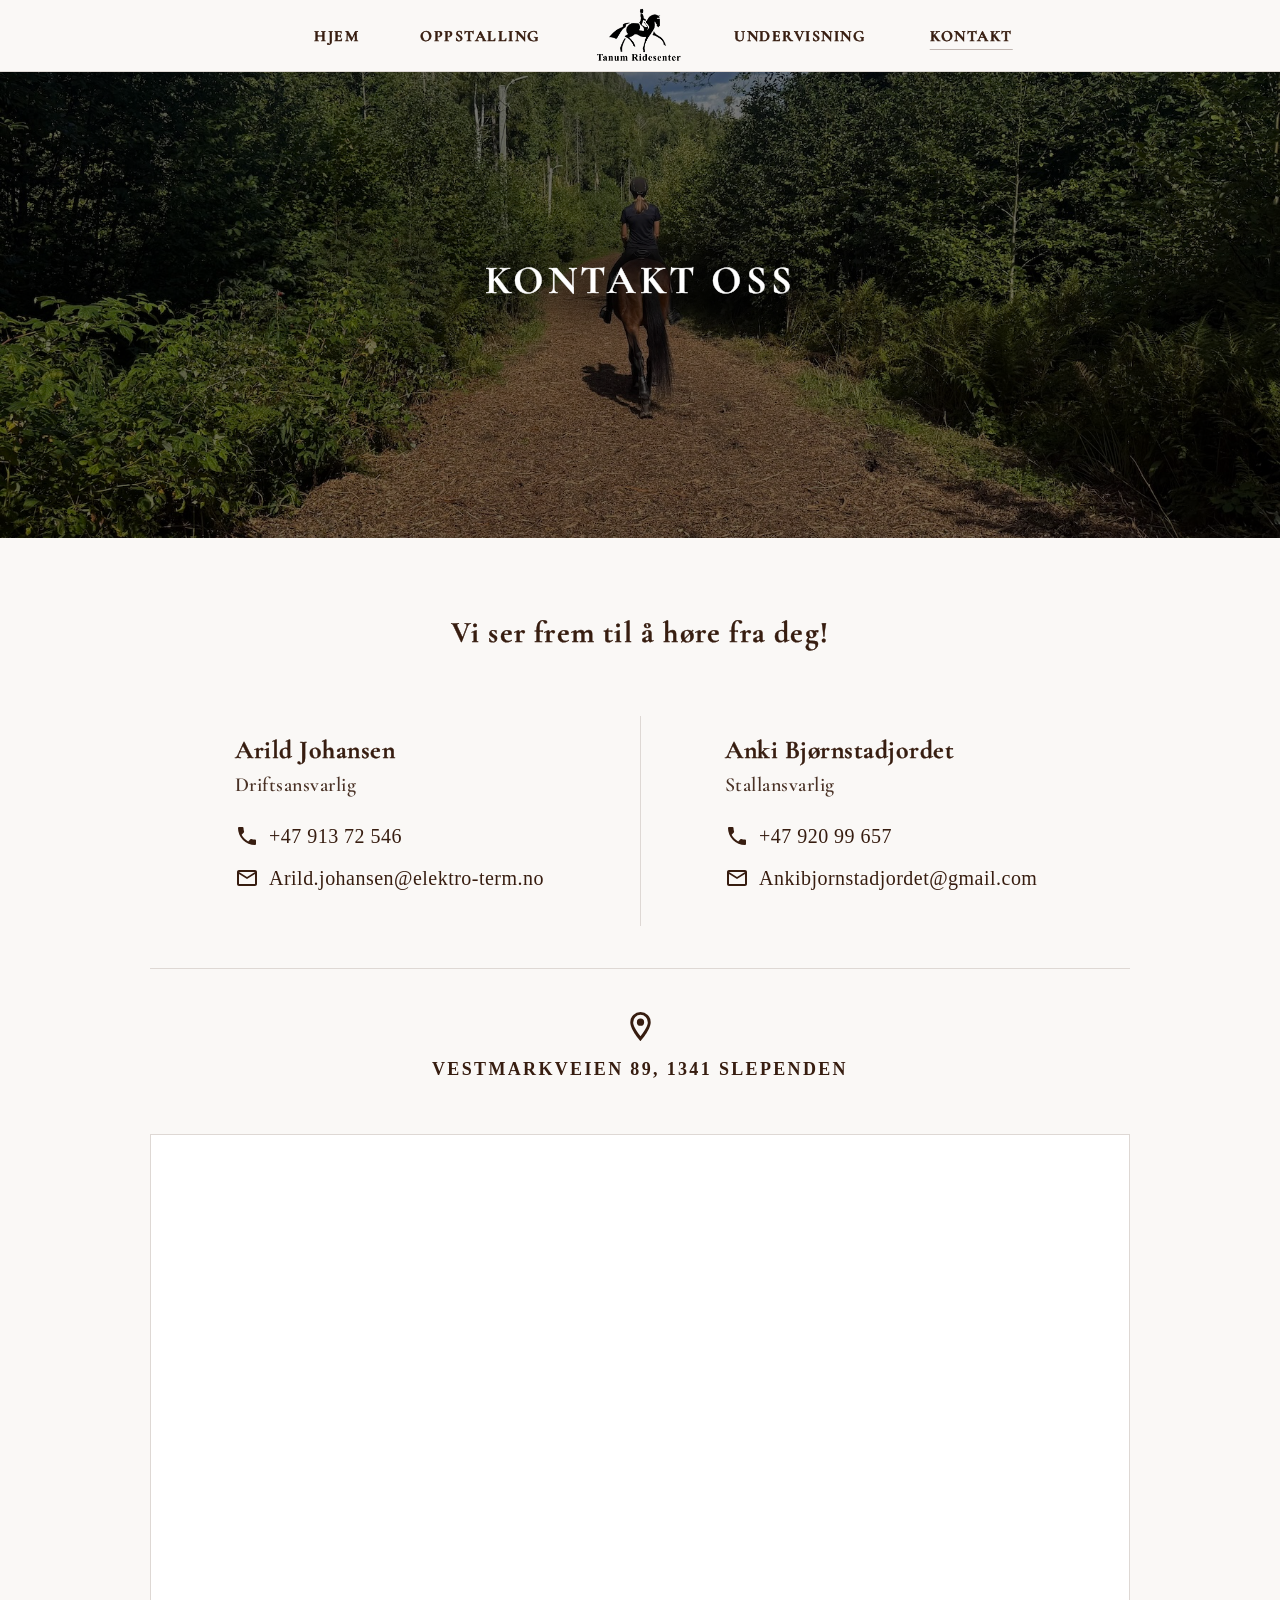
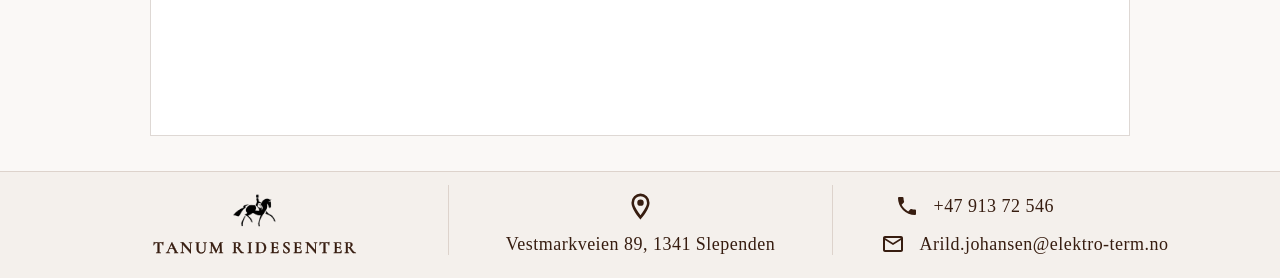
==== commit 3762d010: "changed header" ====
--- a/kontakt.html
+++ b/kontakt.html
@@ -4,6 +4,7 @@
   <meta charset="UTF-8" />
   <meta name="viewport" content="width=device-width, initial-scale=1.0" />
   <title>Kontakt | Tanum Ridesenter</title>
+  <link rel="icon" type="image/png" href="pictures/favicon.png?v=2">
   <link rel="stylesheet" href="style.css" />
   <link rel="stylesheet" href="responsive.css" />
 
@@ -17,6 +18,12 @@
   as="image"
   href="pictures/natur4.jpg"
   fetchpriority="high"
+>
+
+<!-- Kontakt -->
+<meta
+  name="description"
+  content="Kontakt Tanum Ridesenter i Bærum for spørsmål om oppstalling, undervisning og fasiliteter."
 >
 
 </head>
@@ -157,7 +164,7 @@
 
       <a href="mailto:post@tanumridesenter.no">
         <img src="pictures/email.svg" alt="email">
-        <span>Post@tanumridesenter.no</span>
+        <span>Arild.johansen@elektro-term.no</span>
       </a>
     </div>
   </div>
--- a/style.css
+++ b/style.css
@@ -88,10 +88,6 @@
 .logo-link img {
   width: 4rem;
   display: block;
-}
-
-.site-header.hide {
-  transform: translateY(-100%);
 }
 
 .site-header.scrolled {
--- a/responsive.css
+++ b/responsive.css
@@ -217,6 +217,10 @@
     text-align: center;
     font-size: 16px;
   }
+   .nav > a:first-child,
+  .nav > a:last-child {
+    transform: none;
+  }
 
   .nav a::after,
 .nav a:hover::after,
@@ -294,7 +298,9 @@
     font-size: 16px;
   }
 
-  .home-feature {
+  .home-feature { 
+    padding-left: 0;
+    padding-right: 0;
     margin-bottom: 0;
      margin-bottom: 45px;
   }
@@ -436,6 +442,10 @@
 }
 
 .contact-person {
+  display: flex;
+  flex-direction: column;
+  align-items: center;
+  text-align: left;
   min-width: 0;
   min-height: 230px;
   padding: 25px 24px;
@@ -445,17 +455,22 @@
 .contact-person h3 {
   font-size: 21px;
   white-space: nowrap;
+  max-width: 300px;
 }
 
 .contact-role {
   font-size: 16px;
   margin-bottom: 18px;
+  max-width: 300px;
+
 }
 
 .contact-details {
   width: 100%;
   min-width: 0;
   padding: 0;
+  max-width: 300px;
+
 }
 
 /* Telefon + e-post */
@@ -504,7 +519,7 @@
   .footer-column {
     min-height: auto;
     height: auto;
-    padding: 18px 10px;
+    padding: 10px 10px;
   }
 
   .footer-address,
@@ -551,8 +566,8 @@
   }
   /* adresse */
   .footer-location-icon {
-    width: 24px;
-    height: 24px;
+    width: 40px;
+    height: 40px;
     margin: 0 0 6px;
   }
 
@@ -617,6 +632,17 @@
 
   .nav {
     border-bottom: none;
+     align-items: flex-start;
+    padding: 28px 38px 38px;
+  }
+  .nav a {
+    width: auto;
+    text-align: left;
+    padding: 13px 0;
+  }
+  .nav > a:first-child,
+  .nav > a:last-child {
+    transform: none;
   }
 
   .nav a::after,
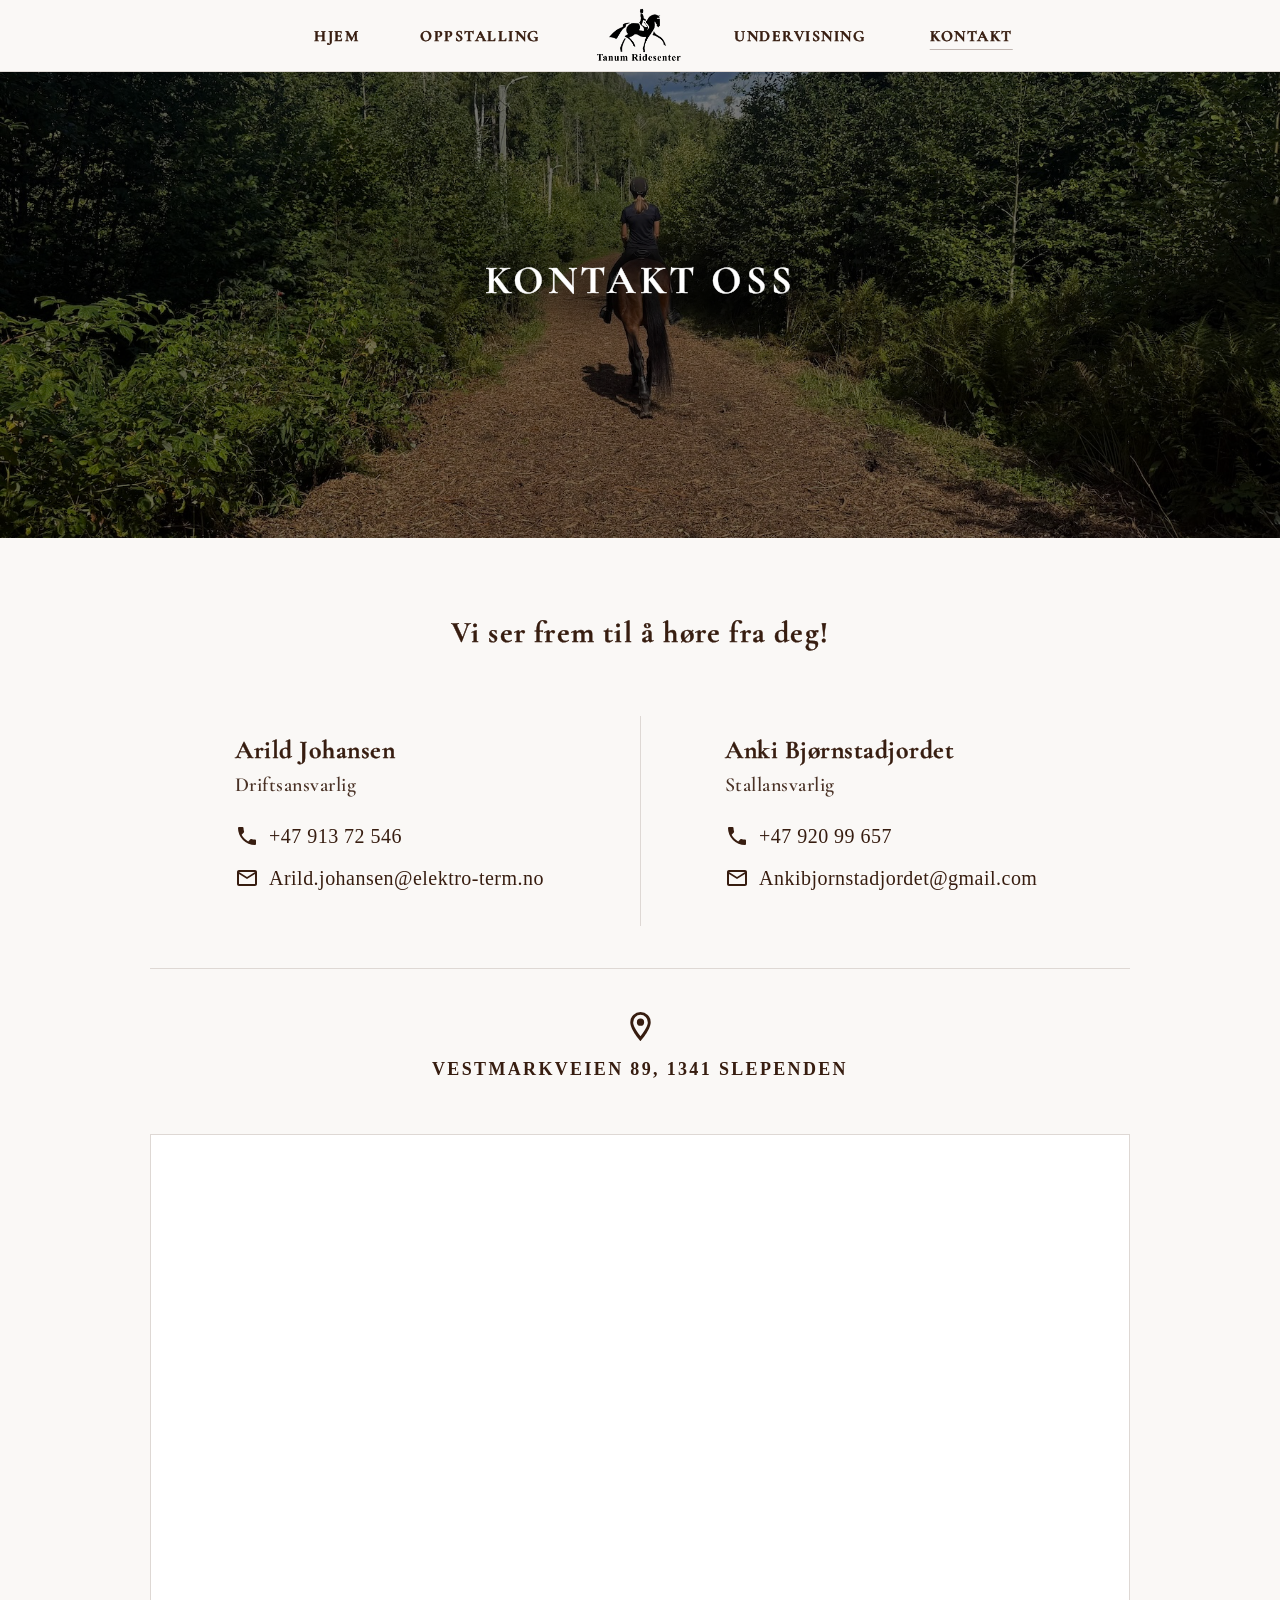
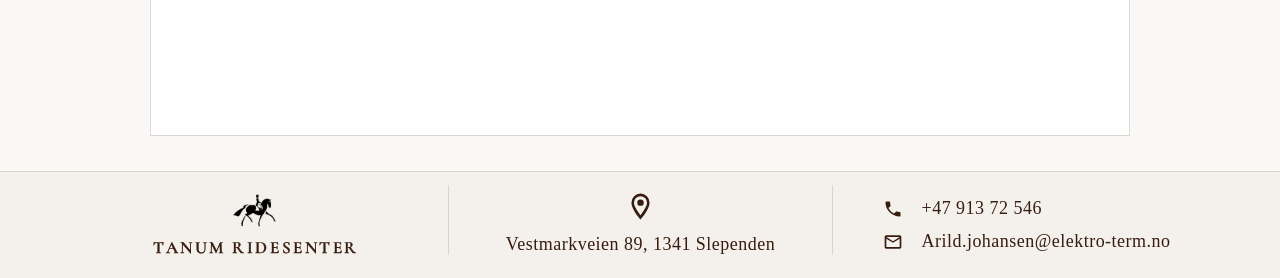
==== commit e1c16146: "fixed footer" ====
--- a/kontakt.html
+++ b/kontakt.html
@@ -29,7 +29,9 @@
 </head>
 <body>
   <header class="site-header">
-    <button class="menu-button" aria-label="Åpne meny" aria-expanded="false">☰</button>
+    <button class="menu-button" aria-label="Åpne meny" aria-expanded="false">
+      <img src="pictures/menu.png" alt="menu">
+    </button>
 
     <a class="mobile-logo-link" href="index.html" aria-label="Til forsiden">
       <img src="pictures/logoR.png" alt="Tanum Ridesenter logo" />
@@ -157,15 +159,18 @@
     <!-- HØYRE: KONTAKT -->
     <div class="footer-column footer-contact">
 
-      <a href="tel:+4791372546">
-        <img src="pictures/phone.svg" alt="phone">
-        <span>+47 913 72 546</span>
-      </a>
+      <div class="footer-contact-inner">
 
-      <a href="mailto:post@tanumridesenter.no">
-        <img src="pictures/email.svg" alt="email">
-        <span>Arild.johansen@elektro-term.no</span>
-      </a>
+    <a href="tel:+4791372546">
+      <img src="pictures/phone.svg" alt="phone">
+      <span>+47 913 72 546</span>
+    </a>
+
+    <a href="mailto:Arild.johansen@elektro-term.no">
+      <img src="pictures/email.svg" alt="email">
+      <span>Arild.johansen@elektro-term.no</span>
+    </a>
+  </div>
     </div>
   </div>
 </footer>
--- a/style.css
+++ b/style.css
@@ -170,6 +170,9 @@
   padding: 14px 18px;
   font-size: 25px;
   cursor: pointer;
+}
+.menu-button img{
+  width: 1em;
 }
 
 .hero {
@@ -1298,13 +1301,17 @@
 .footer-contact {
   padding-top: 10px;
   gap: 14px;
+  display: flex;
+  flex-direction: column;
+  align-items: center;
 }
 
 .footer-contact a {
   display: grid;
-  grid-template-columns: 24px auto;
+  grid-template-columns: 28px auto;
   align-items: center;
   gap: 15px;
+  width: max-content;
   min-width: 260px;
   font-family: "Lora", serif;
   font-size: 18px;
@@ -1312,6 +1319,19 @@
   color: var(--brown);
   text-decoration: none;
   transition: opacity .2s ease;
+}
+.footer-contact a img {
+  width: 20px;
+  height: 20px;
+  object-fit: contain;
+  justify-self: center;
+}
+
+.footer-contact-inner{
+   display: flex;
+  flex-direction: column;
+  align-items: flex-start;
+  gap: 12px;
 }
 
 .footer-contact a:hover {
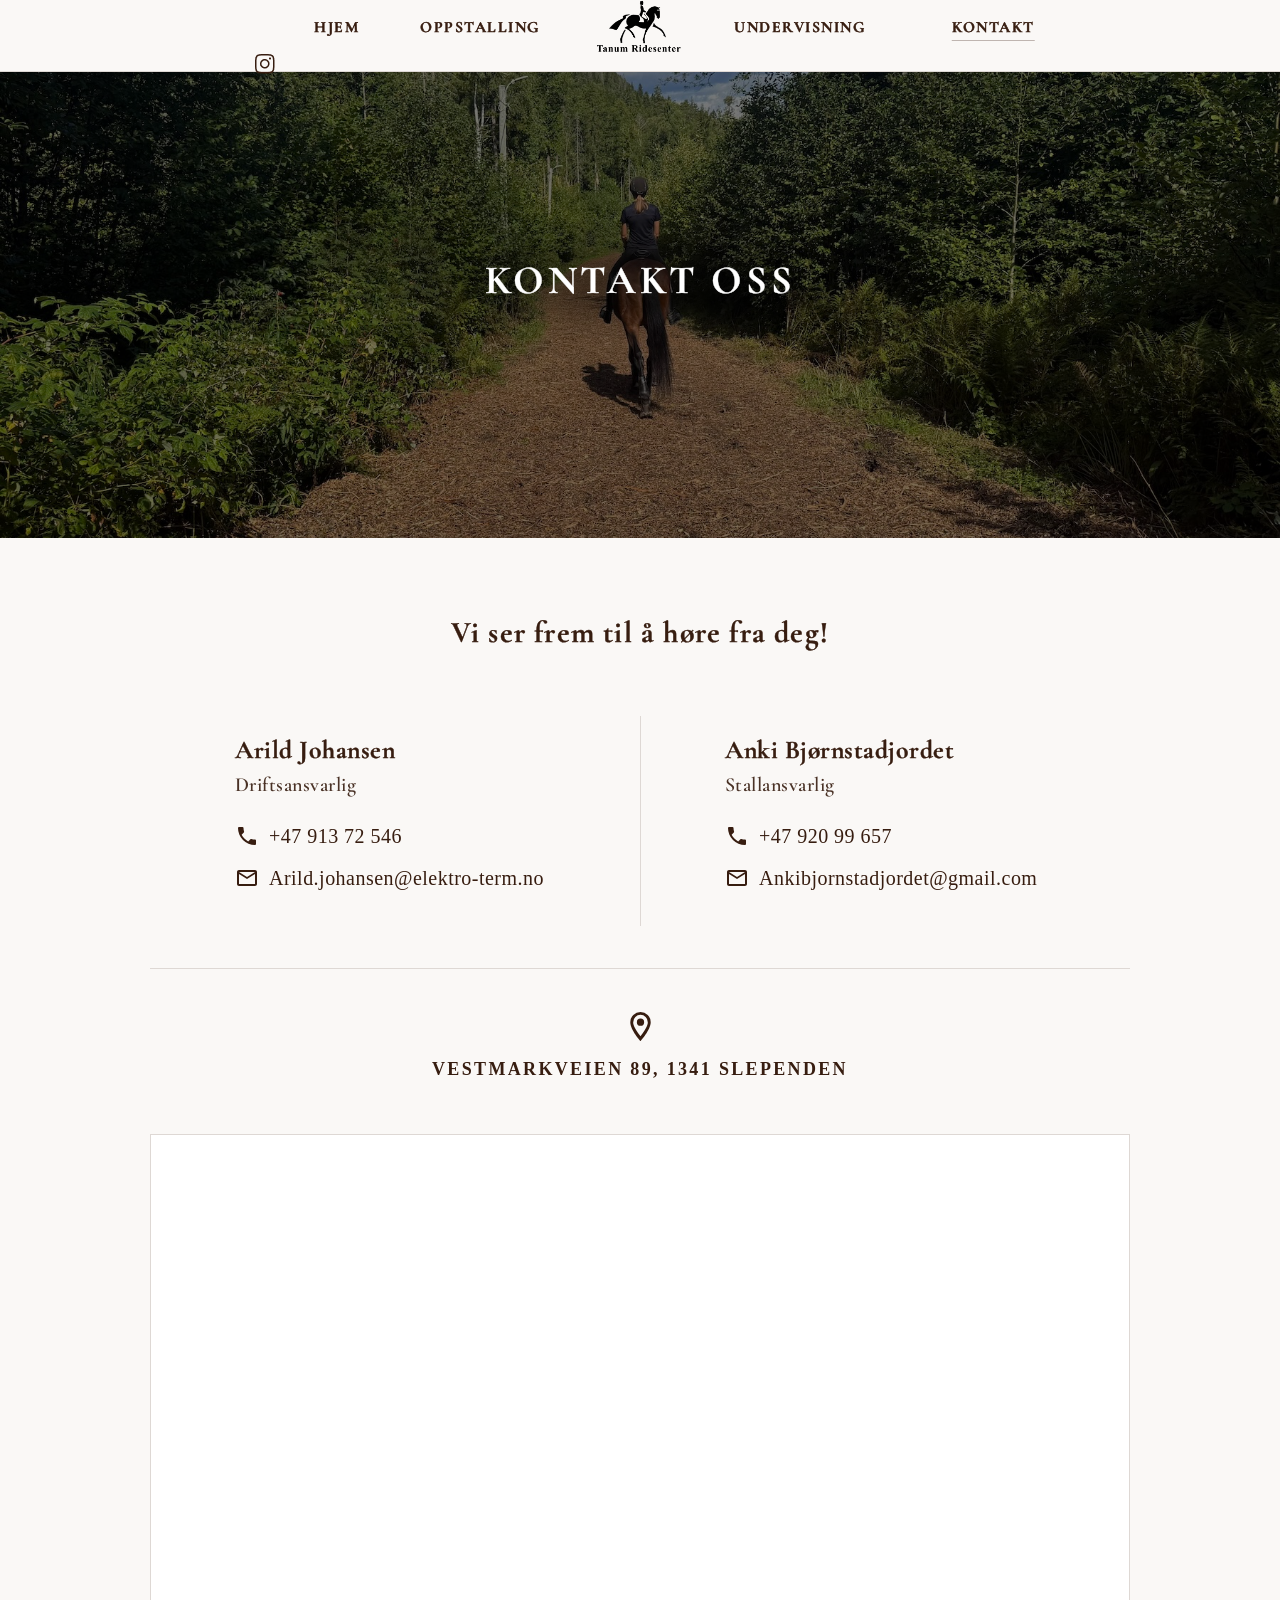
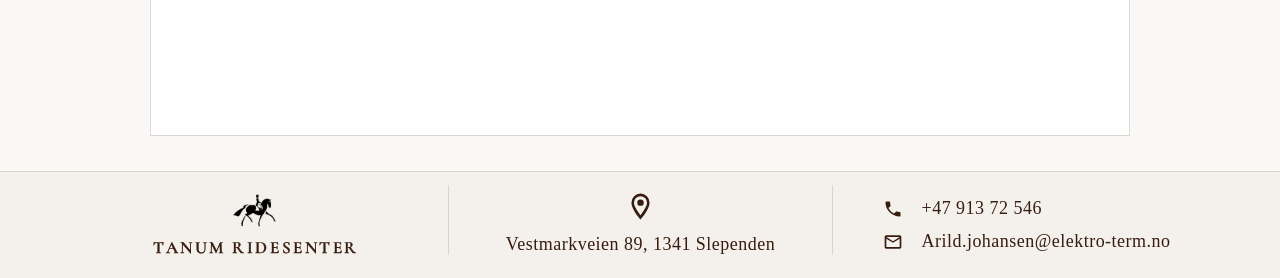
==== commit 28f58bab: "fixed menu" ====
--- a/kontakt.html
+++ b/kontakt.html
@@ -30,7 +30,9 @@
 <body>
   <header class="site-header">
     <button class="menu-button" aria-label="Åpne meny" aria-expanded="false">
-      <img src="pictures/menu.png" alt="menu">
+      <span class="menu-line"></span>
+      <span class="menu-line"></span>
+      <span class="menu-line"></span>
     </button>
 
     <a class="mobile-logo-link" href="index.html" aria-label="Til forsiden">
@@ -45,6 +47,15 @@
       </a>
       <a  href="undervisning.html">Undervisning</a>
       <a class="active" href="kontakt.html" aria-current="page" >Kontakt</a>
+      <a
+            class="mobile-instagram"
+            href="https://www.instagram.com/tanumridesenter/"
+            target="_blank"
+            rel="noopener noreferrer"
+            aria-label="Tanum Ridesenter på Instagram"
+          >
+            <img src="pictures/instagram.png" alt="instagram">
+      </a>
     </nav>
   </header>
 
--- a/style.css
+++ b/style.css
@@ -165,14 +165,40 @@
 .menu-button {
   display: none;
   border: 0;
-  background: white;
-  color: var(--brown);
-  padding: 14px 18px;
-  font-size: 25px;
-  cursor: pointer;
-}
-.menu-button img{
-  width: 1em;
+  background: transparent;
+  padding: 12px;
+  width: 48px;
+  height: 48px;
+
+  flex-direction: column;
+  justify-content: center;
+  align-items: center;
+  gap: 6px;
+}
+
+.menu-line {
+  display: block;
+  width: 27px;
+  height: 2px;
+  background: var(--brown);
+  border-radius: 2px;
+
+  transition:
+    transform 0.35s ease,
+    opacity 0.2s ease;
+}
+
+.menu-button.open .menu-line:nth-child(1) {
+  transform: translateY(8px) rotate(45deg);
+}
+
+.menu-button.open .menu-line:nth-child(2) {
+  opacity: 0;
+  transform: scaleX(0);
+}
+
+.menu-button.open .menu-line:nth-child(3) {
+  transform: translateY(-8px) rotate(-45deg);
 }
 
 .hero {
@@ -1327,6 +1353,10 @@
   justify-self: center;
 }
 
+.body.menu-open {
+  overflow: hidden;
+}
+
 .footer-contact-inner{
    display: flex;
   flex-direction: column;
--- a/responsive.css
+++ b/responsive.css
@@ -156,7 +156,7 @@
   }
 
   .menu-button {
-    display: block;
+    display: flex;
     position: absolute;
     left: 18px;
     top: 50%;
@@ -180,59 +180,142 @@
   .logo-link {
     display: none;
   }
-
-  .nav {
-    position: absolute;
-    top: 100%;
+.nav > a.mobile-instagram {
+  width: 100%;
+  align-self: stretch;
+
+  display: flex;
+  justify-content: flex-start;
+  align-items: center;
+
+  margin: 28px 0 0;
+  padding: 24px 0 0;
+
+  border-top: 1px solid var(--line);
+
+  color: var(--brown);
+  text-decoration: none;
+  transform: none;
+}
+
+.nav > a.mobile-instagram img {
+  width: 25px;
+  height: 25px;
+  object-fit: contain;
+  margin: 0;
+}
+
+
+   .nav {
+    position: fixed;
+    top: 0;
     left: 0;
-    right: 0;
+
+    width: 72vw;
+    max-width: 320px;
+    padding: 105px 28px 36px;
+    height: 100dvh;
 
     display: flex;
     flex-direction: column;
-    align-items: center;
-
-    height: auto;
-    min-height: unset;
+    align-items: stretch;
+
+    margin: 0;
+    padding: 125px 34px 40px;
     gap: 0;
-    padding: 10px 22px 18px;
-
-    background: rgba(250, 248, 246, .98);
-    border-bottom: none;
-    box-shadow: 0 14px 30px rgba(55, 29, 16, .08);
+
+    background: var(--background);
+    box-shadow: 12px 0 35px rgba(55, 29, 16, 0.10);
+
+    z-index: 1001;
+
+    /* starter utenfor skjermen */
+    transform: translateX(-105%);
+    opacity: 1;
+    visibility: visible;
+    pointer-events: none;
+
+    transition:
+      transform 0.45s cubic-bezier(.77, 0, .18, 1);
+  }
+
+  .nav.open {
+    transform: translateX(0);
+    pointer-events: auto;
+  }
+
+
+  /* MENYPUNKTER */
+
+  .nav > a:not(.logo-link):not(.mobile-instagram) {
+    width: 100%;
+    padding: 18px 0;
+
+    text-align: left;
+
+    font-family: "Cormorant Garamond", serif;
+    font-size: 20px;
+    font-weight: 700;
+    letter-spacing: .12em;
+    text-transform: uppercase;
+
+    color: var(--brown);
+
+    transform: none;
+  }
+
+
+  /* Fjern desktop-understreker */
+
+  .nav a::after,
+  .nav a:hover::after,
+  .nav a.active::after {
+    display: none;
+  }
+
+
+  /* Aktiv side */
+
+  .nav > a.active:not(.logo-link) {
+    opacity: .7;
+  }
+
+
+  /* Desktop-logo skal ikke inn i menyen */
+
+  .nav .logo-link {
+    display: none;
+  }
+  /* OVERLAY */
+
+  .menu-overlay {
+    position: fixed;
+    inset: 0;
+
+    background: rgba(55, 29, 16, .25);
 
     opacity: 0;
     visibility: hidden;
     pointer-events: none;
-    transform: translateY(-8px);
 
     transition:
-      opacity .25s ease,
-      transform .25s ease,
-      visibility .25s ease;
-  }
-
-  .nav a {
-    width: min(100%, 420px);
-    padding: 14px 10px;
-    text-align: center;
-    font-size: 16px;
-  }
-   .nav > a:first-child,
-  .nav > a:last-child {
-    transform: none;
-  }
-
-  .nav a::after,
-.nav a:hover::after,
-.nav a.active::after {
-  display: none;
-}
-
-  .nav.open {
+      opacity .35s ease,
+      visibility .35s ease;
+
+    z-index: 999;
+  }
+
+  .menu-overlay.open {
     opacity: 1;
     visibility: visible;
     pointer-events: auto;
-    transform: translateY(0);
+  }
+
+
+  /* Hamburger må ligge over sidepanelet */
+
+  .menu-button {
+    z-index: 1002;
   }
 
   /* ---------- HERO ---------- */
@@ -616,6 +699,7 @@
     width: 100%;
     text-align: center;
   }
+
 }
 
 
@@ -630,11 +714,6 @@
     letter-spacing: .015em;
   }
 
-  .nav {
-    border-bottom: none;
-     align-items: flex-start;
-    padding: 28px 38px 38px;
-  }
   .nav a {
     width: auto;
     text-align: left;
@@ -649,6 +728,26 @@
   .nav a:hover::after,
   .nav a.active::after {
     display: none;
+  }
+
+  .nav {
+    width: 72vw;
+    max-width: 320px;
+
+    padding: 105px 28px 36px;
+
+    transform: translateX(-105%);
+  }
+
+  .nav > a:not(.logo-link):not(.mobile-instagram) {
+    font-size: 18px;
+    padding: 16px 0;
+  }
+
+  .menu-button {
+    top: 22px;
+    left: 18px;
+    transform: none;
   }
 
   .site-header {
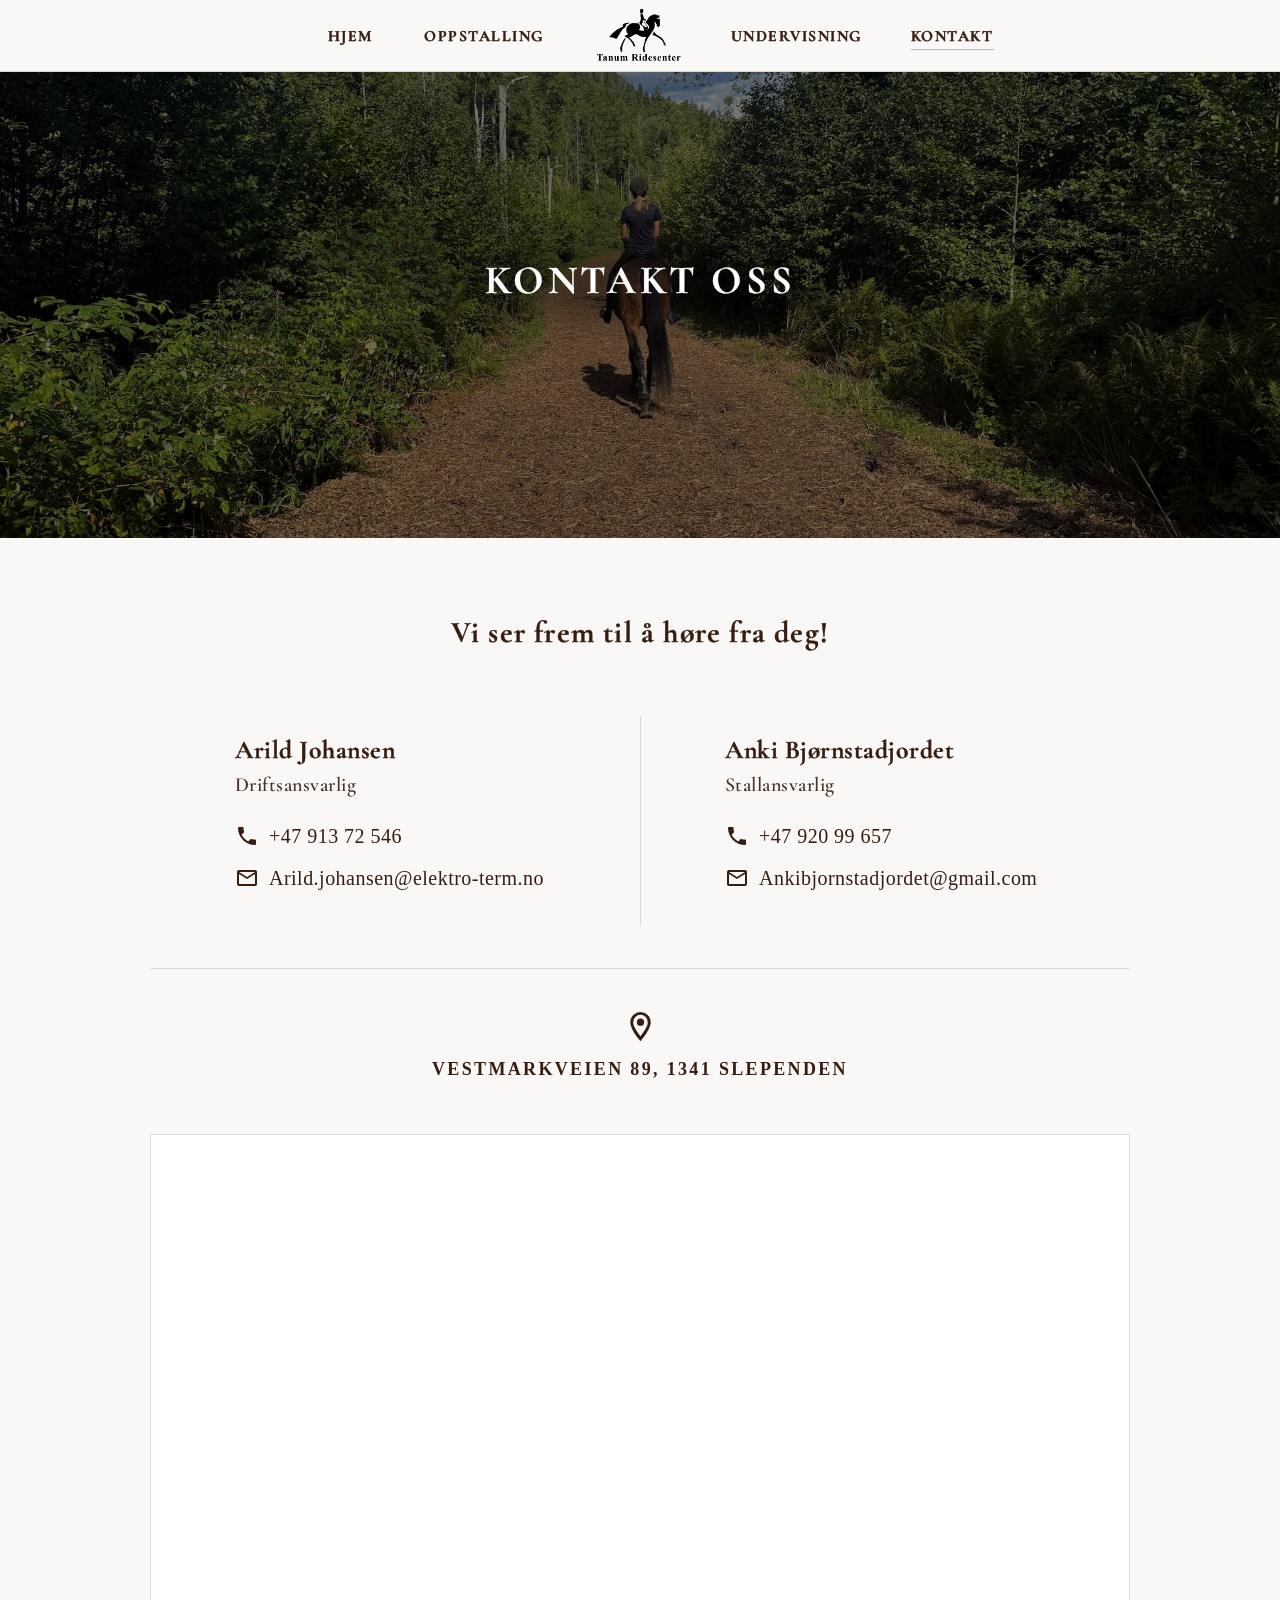
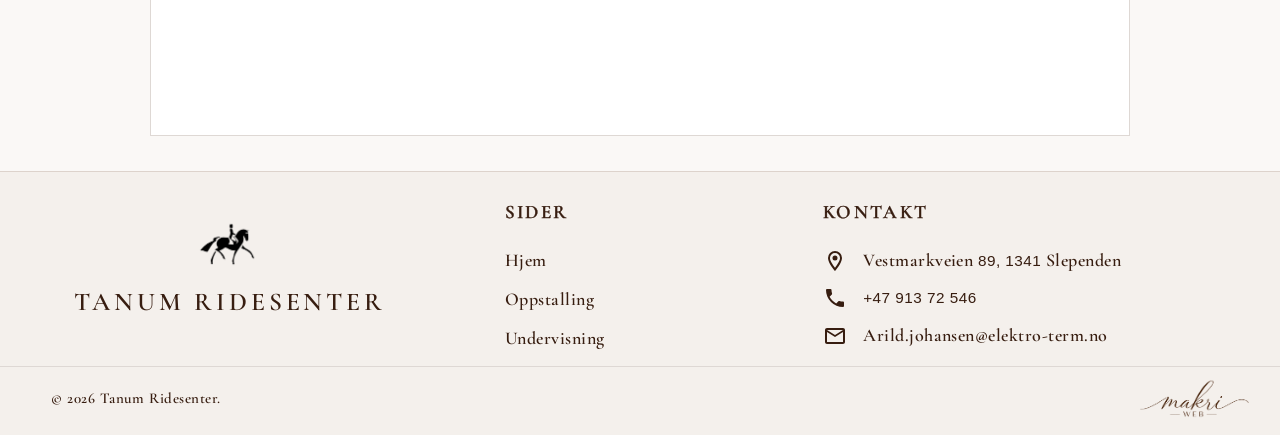
==== commit 4bf2adae: "changedFooter" ====
--- a/kontakt.html
+++ b/kontakt.html
@@ -142,46 +142,37 @@
   </main>
 
   <footer class="site-footer">
-  <div class="footer-inner">
-    <!-- VENSTRE: TANUM RIDESENTER -->
-    <div class="footer-column footer-brand">
-
-      <img
-        src="pictures/logo2.png"
-        alt="hest"
-        class="footer-horse">
-      <h3>Tanum Ridesenter</h3>
+  <div class="footer-layout">
+    <div class="footer-top">
+      <a class="footer-identity" href="index.html" aria-label="Tanum Ridesenter – til forsiden">
+        <img src="pictures/logo2.png" alt="" width="70" height="70">
+        <span>Tanum Ridesenter</span>
+      </a>
+      <nav class="footer-pages" aria-label="Sider i bunnteksten">
+        <h2>Sider</h2>
+        <a href="index.html">Hjem</a>
+        <a href="oppstalling.html">Oppstalling</a>
+        <a href="undervisning.html">Undervisning</a>
+      </nav>
+      <div class="footer-info">
+        <h2>Kontakt</h2>
+        <a href="https://www.google.com/maps?cid=2566503990890958173" target="_blank" rel="noopener noreferrer"><img src="pictures/location.svg" alt=""><span>Vestmarkveien <span class="footer-number">89, 1341</span> Slependen</span></a>
+        <a href="tel:+4791372546"><img src="pictures/phone.svg" alt=""><span>+47 913 72 546</span></a>
+        <a href="mailto:Arild.johansen@elektro-term.no"><img src="pictures/email.svg" alt=""><span>Arild.johansen@elektro-term.no</span></a>
+      </div>
     </div>
-
-    <!-- MIDTEN: ADRESSE -->
-    <div class="footer-column footer-address">
-      <img
-        src="pictures/location.svg"
-        alt="location"
-        class="footer-location-icon"
-      >
-      <p>
-        Vestmarkveien 89,
-        1341 Slependen
-      </p>
+    <div class="footer-social">
+      <a href="https://www.instagram.com/tanumridesenter/" target="_blank" rel="noopener noreferrer" aria-label="Tanum Ridesenter på Instagram"><img src="pictures/instagram.png" alt="" width="26" height="26"></a>
     </div>
-
-
-    <!-- HØYRE: KONTAKT -->
-    <div class="footer-column footer-contact">
-
-      <div class="footer-contact-inner">
-
-    <a href="tel:+4791372546">
-      <img src="pictures/phone.svg" alt="phone">
-      <span>+47 913 72 546</span>
-    </a>
-
-    <a href="mailto:Arild.johansen@elektro-term.no">
-      <img src="pictures/email.svg" alt="email">
-      <span>Arild.johansen@elektro-term.no</span>
-    </a>
-  </div>
+    <div class="footer-bottom">
+      <p>© 2026 Tanum Ridesenter.</p>
+      <div class="footer-maker">
+        <a class="footer-maker-logo" href="mailto:malinbjornstadjordet@gmail.com" aria-label="Send e-post til MakriWeb: malinbjornstadjordet@gmail.com"><img src="pictures/makriweb-logo-new.png" alt="MakriWeb" loading="lazy"></a>
+        <div class="footer-maker-tooltip">
+          <span>Nettside designet av Makriweb</span>
+          <a href="mailto:malinbjornstadjordet@gmail.com">Ta kontakt</a>
+        </div>
+      </div>
     </div>
   </div>
 </footer>
--- a/style.css
+++ b/style.css
@@ -97,12 +97,14 @@
 }
 
 .nav {
-  height: 100%;
-  width: min(100%, 900px);
+ height: 100%;
+  width: min(100%, 780px);
   margin: 0 auto;
+
   display: grid;
-  grid-template-columns: 1fr 1fr auto 1fr 1fr;
-  align-items: center;
+  grid-template-columns: repeat(5, 1fr);
+  align-items: center;
+
   text-transform: uppercase;
   font-size: 13px;
   letter-spacing: 1.5px;
@@ -125,11 +127,19 @@
   -webkit-text-stroke: 0.5px currentColor;
   transition: opacity .25s ease;
 }
+.nav > a:first-child {
+  transform: translateX(22px);
+}
+
+.nav > a:first-child:hover {
+  transform: translateX(22px) scale(1.08);
+}
 
 .nav a:hover { 
   opacity: .8;  
   transform: scale(1.08); 
 }
+
 
 .nav a::after {
   content: '';
@@ -143,16 +153,14 @@
   background: var(--brown);
   opacity: .3;
 }
-.nav > a:first-child {
-  transform: translateX(50px);
-}
-
-.nav > a:last-child {
-  transform: translateX(-22px);
-}
 
 .nav a:hover::after,
 .nav a.active::after { width: 100%; }
+
+
+.mobile-instagram {
+  display: none;
+}
 
 .logo-link::after { display: none; }
 .mobile-logo-link { display: none; }
@@ -560,12 +568,12 @@
 ========================= */
 
 .trainer-grid {
-  width: 100%;
+  width: 90%;
   margin: 50px auto 0;
 
   display: grid;
-  grid-template-columns: repeat(3, minmax(0, 1fr));
-  gap: 24px;
+  grid-template-columns: repeat(2, minmax(0, 1fr));
+  gap: 36px;
 }
 
 
@@ -591,6 +599,11 @@
   aspect-ratio: 4 / 3;
   object-fit: cover;
   display: block;
+}
+
+
+.trainer-image-cathrine {
+  object-position: center 38%;
 }
 
 
@@ -1035,6 +1048,25 @@
   text-align: center;
 }
 
+.grid + .about-text {
+  width: 100%;
+  max-width: none;
+  margin-top: clamp(38px, 6vw, 60px);
+  padding-top: clamp(30px, 5vw, 44px);
+  border-top: 1px solid var(--line);
+}
+
+.grid + .about-text > * {
+  width: 100%;
+  max-width: 780px;
+  margin-left: auto;
+  margin-right: auto;
+}
+
+.grid + .about-text h2 {
+  margin-top: 0;
+}
+
 .about-text p {
   line-height: 1.7;
   font-size: clamp(15px, 1.5vw, 20px);
@@ -1236,6 +1268,7 @@
    FOOTER
 ========================= */
 .site-footer {
+  position: relative;
   width: 100%;
   background: var(--backgroundBox);
   border-top: 1px solid #ddd3cc;
@@ -1388,4 +1421,165 @@
 }
 
 
-
+/* Bunntekst med sidelenker, kontaktinformasjon og MakriWeb. */
+.footer-layout {
+  width: 92%;
+  max-width: 1500px;
+  margin: 0 auto;
+  padding: 28px 0 16px;
+  display: grid;
+  grid-template-columns: minmax(0, 1fr);
+}
+.footer-top {
+  grid-area: 1 / 1;
+  display: grid;
+  grid-template-columns: 1.2fr .8fr 1.2fr;
+  gap: 48px;
+  align-items: start;
+}
+.footer-layout a { color: inherit; text-decoration: none; }
+.footer-layout a:hover { opacity: .7; }
+.footer-identity {
+  display: flex;
+  flex-direction: column;
+  align-items: center;
+  gap: 8px;
+  padding-top: 8px;
+}
+.footer-identity img { width: 70px; height: 70px; object-fit: contain; }
+.footer-identity span {
+  font-family: "Cormorant Garamond", serif;
+  font-size: clamp(18px, 2vw, 26px);
+  font-weight: 600;
+  letter-spacing: .15em;
+  text-transform: uppercase;
+  text-align: center;
+}
+.footer-pages, .footer-info { display: flex; flex-direction: column; gap: 12px; min-width: 0; }
+.footer-layout h2 {
+  margin: 0 0 12px;
+  font-size: 19px;
+  text-transform: uppercase;
+  letter-spacing: .12em;
+  text-align: left;
+}
+.footer-pages a, .footer-info a, .footer-info p { font-size: 18px; line-height: 1.5; }
+.footer-info a, .footer-info p {
+  display: grid;
+  grid-template-columns: 24px minmax(0, 1fr);
+  align-items: center;
+  gap: 16px;
+  margin: 0;
+  overflow-wrap: anywhere;
+}
+.footer-info img { width: 24px; height: 24px; object-fit: contain; }
+.footer-info { padding-right: 42px; }
+.footer-social {
+  grid-area: 1 / 1;
+  align-self: end;
+  justify-self: end;
+  margin: 0;
+}
+.footer-social a, .footer-social img { display: block; }
+.footer-bottom {
+  grid-area: 2 / 1;
+  margin-top: 14px;
+  border-top: 0;
+  display: flex;
+  align-items: center;
+  justify-content: space-between;
+  gap: 24px;
+  padding-top: 12px;
+}
+.footer-bottom p { margin: 0; font-size: 15px; }
+.footer-maker { width: 110px; height: auto; display: block; }
+@media (max-width: 1024px) {
+  .footer-top { gap: 28px; grid-template-columns: 1fr .65fr 1.3fr; }
+  .footer-pages a, .footer-info a, .footer-info p { font-size: 16px; }
+}
+@media (max-width: 700px) {
+  .footer-layout { width: 88%; padding-top: 22px; }
+  .footer-top { grid-template-columns: 1fr; gap: 30px; }
+  .footer-identity { padding: 0 0 6px; }
+  .footer-layout h2 { margin-bottom: 4px; }
+  .footer-bottom { flex-wrap: wrap; gap: 8px; }
+  .footer-bottom p { font-size: 13px; }
+  .footer-maker { width: 90px; margin-left: auto; }
+}
+
+@media (min-width: 821px) {
+  .footer-social { display: none; }
+  .footer-info { padding-right: 0; }
+  .footer-identity { transform: translateX(-24px); }
+  .footer-maker { transform: translateX(20px); }
+}
+
+.footer-info a[href^="tel:"],
+.footer-number {
+  font-family: "Inter", sans-serif;
+  font-weight: 500;
+}
+
+.footer-info a[href^="tel:"] > span,
+.footer-number {
+  font-size: 0.85em;
+}
+
+.footer-bottom::before {
+  content: "";
+  position: absolute;
+  left: 0;
+  right: 0;
+  height: 1px;
+  background: var(--line);
+  align-self: flex-start;
+  margin-top: -12px;
+}
+
+.footer-pages a,
+.footer-info a:not([href^="tel:"]),
+.footer-info p,
+.footer-layout h2,
+.footer-bottom p {
+  font-weight: 600;
+}
+
+.footer-maker { position: relative; flex-shrink: 0; }
+.footer-maker-logo { display: block; }
+.footer-maker-tooltip {
+  position: absolute;
+  right: 0;
+  bottom: 100%;
+  width: 230px;
+  max-width: 80vw;
+  padding: 14px 16px;
+  background: var(--background);
+  border: 1px solid var(--line);
+  border-radius: 6px;
+  box-shadow: 0 4px 16px rgba(55, 29, 16, .1);
+  font-size: 16px;
+  font-weight: 600;
+  line-height: 1.5;
+  opacity: 0;
+  visibility: hidden;
+  transition: opacity .18s ease;
+  z-index: 2;
+}
+.footer-maker-tooltip span { display: block; }
+.footer-maker-tooltip a { display: inline-block; margin-top: 6px; text-decoration: underline; text-underline-offset: 3px; }
+.footer-maker:hover .footer-maker-tooltip,
+.footer-maker:focus-within .footer-maker-tooltip {
+  opacity: 1;
+  visibility: visible;
+}
+@media (prefers-reduced-motion: reduce) {
+  .footer-maker-tooltip { transition: none; }
+}
+
+@media (max-width: 700px) {
+  .footer-pages,
+  .footer-info {
+    border-top: 1px solid var(--line);
+    padding-top: 22px;
+  }
+}
--- a/responsive.css
+++ b/responsive.css
@@ -33,10 +33,9 @@
     max-width: 75%;
   }
 
-  /* Trenerne: 2 x 2 pÃ¥ iPad / smÃ¥ laptops */
   .trainer-grid {
     grid-template-columns: repeat(2, minmax(0, 1fr));
-    gap: 18px;
+    gap: 28px;
     max-width: 900px;
   }
 
@@ -56,12 +55,14 @@
 
   /* Footer fÃ¥r litt mer plass til e-postadressen */
   .footer-inner {
-    width: 94%;
-    grid-template-columns: .9fr .9fr 1.2fr;
-  }
+    width: 96%;
+    grid-template-columns: 1fr 1fr 1fr;
+  }
+
 
   .footer-contact a {
     min-width: 0;
+    gap:5px;
   }
 
   /* Om oss â€“ 2 bilder synlig i karusellen */
@@ -93,13 +94,14 @@
 
   .intro {
     max-width: 82%;
+    font-size: 20px;
   }
 
   /* Forsiden: behold to kolonner sÃ¥ lenge det er plass,
      men mindre gap og litt mindre typografi */
   .split {
     gap: 32px;
-    margin-bottom: 54px;
+    margin-bottom: 28px;
   }
 
   .home-feature h2 {
@@ -349,7 +351,7 @@
     max-width: 680px;
     width: 100%;
     margin-bottom: 40px;
-    font-size: 17px;
+    font-size: 18px;
   }
 
   /* ---------- FORSIDE ---------- */
@@ -357,7 +359,7 @@
   .split {
     grid-template-columns: 1fr;
     gap: 24px;
-    margin-bottom: 50px;
+    margin-bottom: 28px;
   }
 
   /* Bildet skal alltid komme fÃ¸rst pÃ¥ mobil/nettbrett */
@@ -385,7 +387,6 @@
     padding-left: 0;
     padding-right: 0;
     margin-bottom: 0;
-     margin-bottom: 45px;
   }
 
   /* ---------- OPPSTALLING ---------- */
@@ -400,13 +401,18 @@
   }
 
   .card p {
-    font-size: 15px;
+    font-size: 16px;
   }
 
   /* ---------- OM OSS / KARUSELL ---------- */
 
   .about-text {
     max-width: 680px;
+  }
+
+  .about-text h3{
+    font-size: 40px;
+    
   }
 
   .about-text p {
@@ -476,7 +482,7 @@
 
   .trainer-grid {
     grid-template-columns: repeat(2, minmax(0, 1fr));
-    gap: 16px;
+    gap: 24px;
     max-width: 760px;
   }
 
@@ -491,7 +497,7 @@
   .trainer-title,
   .trainer-description,
   .trainer-details p {
-    font-size: 14px;
+    font-size: 18px;
   }
 
   .trainer-cta {
@@ -503,6 +509,9 @@
   .trainer-cta-text {
     padding-left: 20px;
   }
+  .trainer-cta-text p {
+    font-size: 17px;
+  }
 
  /* ---------- KONTAKT IPAD ---------- */
 
@@ -517,11 +526,13 @@
 .contact-people {
   grid-template-columns: repeat(2, minmax(0, 1fr));
   gap: 0;
+  padding-bottom: 0;
 }
 
 /* behold midtstreken */
 .contact-people::after {
   display: block;
+  height: 190px;
 }
 
 .contact-person {
@@ -581,7 +592,7 @@
 
 .contact-address p {
   max-width: 100%;
-  font-size: 15px;
+  font-size: 18px;
   white-space: normal;
 }
 
@@ -592,9 +603,9 @@
   /* ---------- FOOTER ---------- */
 
   .footer-inner {
-    width: 92%;
+    width: 96%;
     grid-template-columns: 1fr 1fr 1fr;
-    padding: 10px 0;
+    padding: 5px 0;
     margin: 0 auto;
     display: grid;
   }
@@ -625,13 +636,13 @@
     grid-template-columns: 18px auto;
     align-items: center;
     gap: 8px;
-    font-size: 12px;
+    font-size: 14px;
     text-align: left;
   }
 
   .footer-address p {
     margin: 0;
-    font-size: 12px;
+    font-size: 14px;
     text-align: center;
     white-space: nowrap;
   }
@@ -745,9 +756,10 @@
   }
 
   .menu-button {
-    top: 22px;
+     position: absolute;
     left: 18px;
-    transform: none;
+    top: 50%;
+    transform: translateY(-50%);
   }
 
   .site-header {
@@ -830,7 +842,7 @@
 
   .intro,
   .about-text p {
-    font-size: 16px;
+    font-size: 17px;
     line-height: 1.65;
   }
 
@@ -838,7 +850,8 @@
 
   .split {
     gap: 18px;
-    margin-bottom: 42px;
+    margin-bottom: 0;
+    padding-top: 5px;
   }
 
   .split img,
@@ -872,13 +885,19 @@
   }
 
   .card p {
-    font-size: 15px;
+    font-size: 16px;
   }
 
   /* ---------- OM OSS ---------- */
 
   .about-text {
     margin-bottom: 35px;
+    text-align: left;
+  }
+
+   .about-text h2{
+    font-size: 20px;
+    text-align: left;
   }
 
   /* -------------------------
@@ -951,8 +970,10 @@
   /* ---------- TRENERE ---------- */
 
   .trainer-grid {
+    width: 100%;
     grid-template-columns: 1fr;
     gap: 14px;
+    row-gap: 44px;
     max-width: 480px;
   }
 
@@ -969,12 +990,12 @@
   }
 
   .trainer-title {
-    font-size: 13px;
+    font-size: 15px;
   }
 
   .trainer-description,
   .trainer-details p {
-    font-size: 15px;
+    font-size: 18px;
   }
 
   .trainer-cta {
@@ -986,6 +1007,11 @@
 
   .trainer-cta-text {
     padding-left: 18px;
+    
+  }
+  .trainer-cta-text p{
+    font-size: 16px;
+    
   }
 
   .trainer-cta-text h3 {
@@ -1006,11 +1032,19 @@
 .contact-people {
   grid-template-columns: 1fr;
   gap: 0;
+  padding-bottom: 0;
 }
 
 /* FJERN DEN VERTIKALE STREKEN */
 .contact-people::after {
   display: none;
+}
+
+.contact-heading{
+  margin-bottom: 5px;
+}
+.contact-heading h2 {
+  margin-bottom: 0;
 }
 
 /* Hver person får hele bredden */
@@ -1018,16 +1052,21 @@
   width: 100%;
   max-width: 100%;
   min-width: 0;
-  padding: 28px 22px;
+  padding: 28px 22px 0;
   margin: 0;
   align-items: flex-start;
   text-align: left;
 }
+
 
 /* Nullstill eventuell fast bredde fra desktop */
 .contact-person > * {
   width: 100%;
   max-width: 100%;
+}
+
+.contact-role {
+  font-size: 16px;
 }
 
 /* Kontaktinfo */
@@ -1053,7 +1092,9 @@
   font-size: 12px;
   padding-bottom: 10px;
 }
-
+.contact-role{
+  font-size: 18px;
+}
 /* telefonnummer skal ikke brytes */
 .contact-details a[href^="tel:"] {
   white-space: nowrap;
@@ -1071,7 +1112,7 @@
 }
 
   .contact-address p {
-    font-size: 12px;
+    font-size: 15px;
     letter-spacing: .08em;
     line-height: 1.45;
   }
@@ -1106,7 +1147,12 @@
     height: auto;
     border-left: 0;
     border-top: 1px solid #ddd3cc;
-
+    padding-top: 20px;
+
+  }
+
+  .footer-address{
+    padding-top: 5px;
   }
 
   .footer-brand h3 {
@@ -1116,7 +1162,7 @@
 
   .footer-brand p,
   .footer-address p {
-    font-size: 12px;
+    font-size: 14px;
   }
 
   .footer-contact a {
@@ -1239,4 +1285,4 @@
         opacity: 1;
         transform: none;
     }
-}+}
